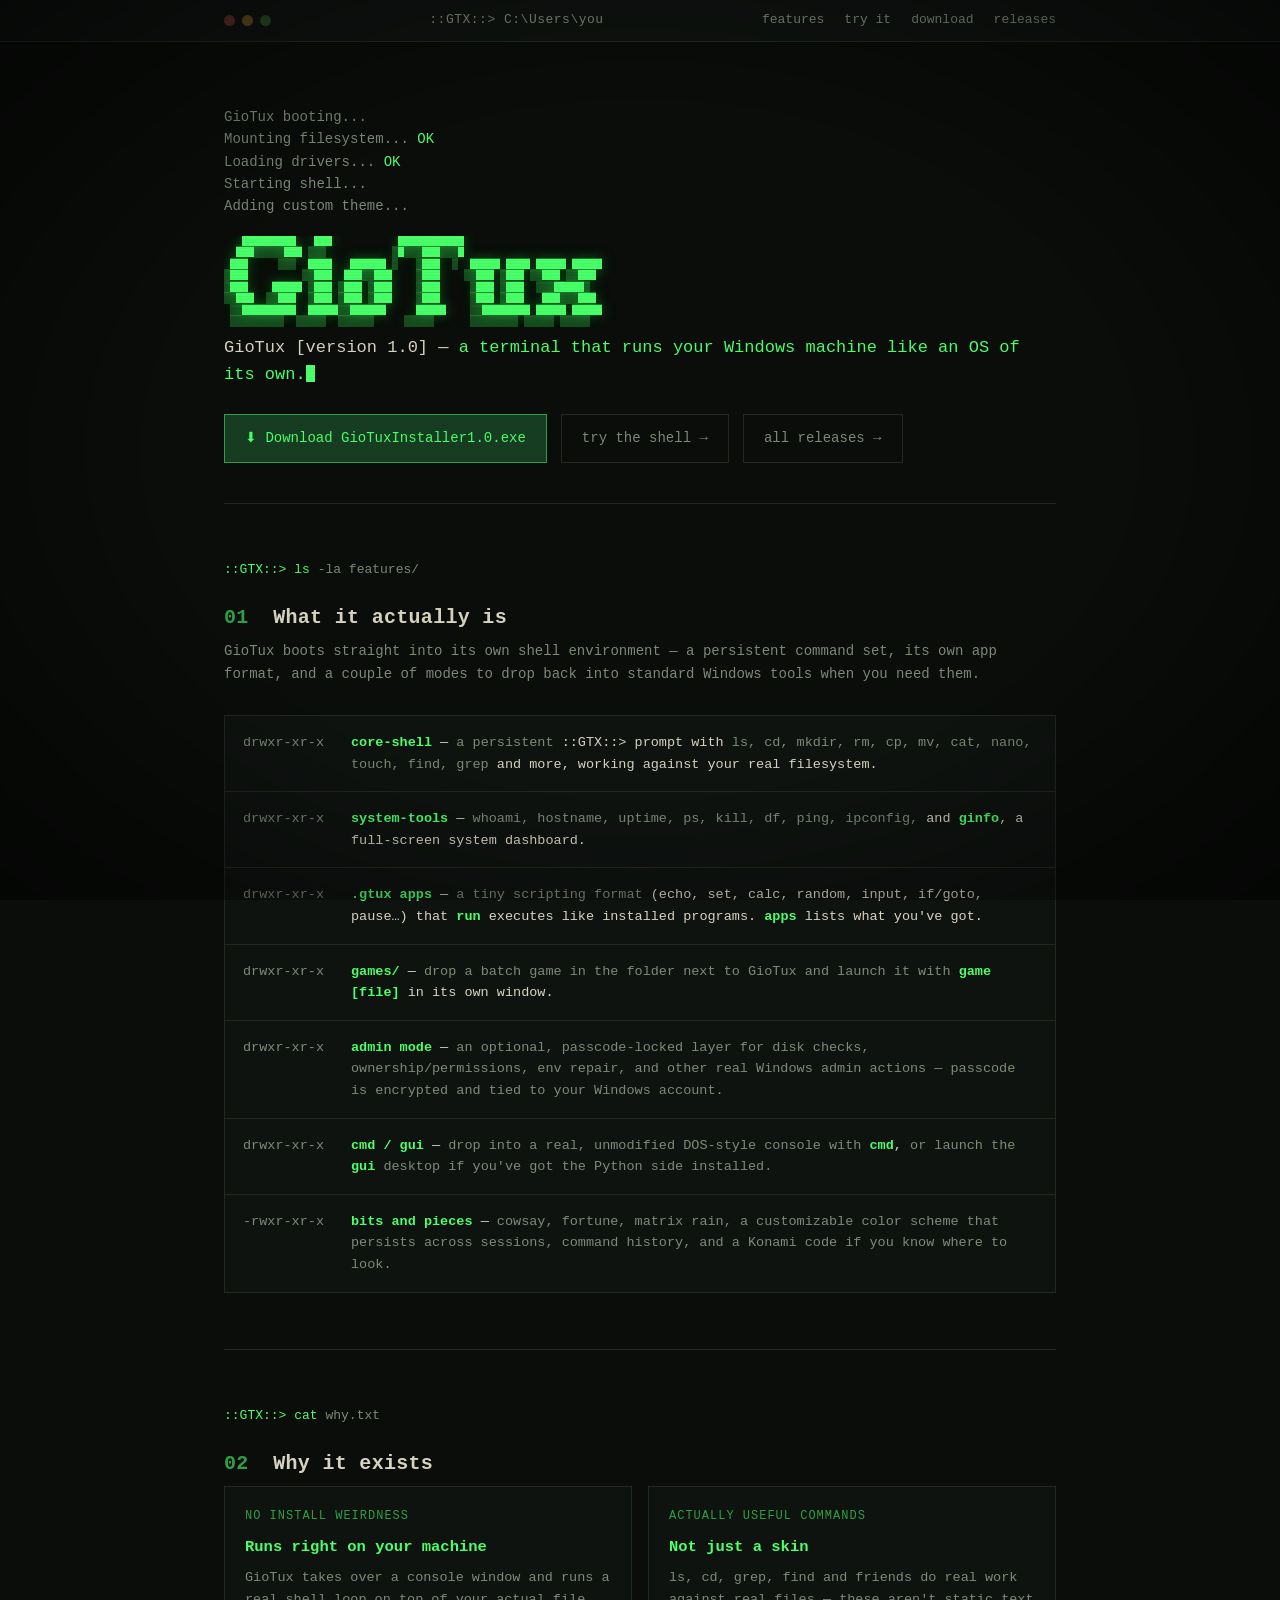
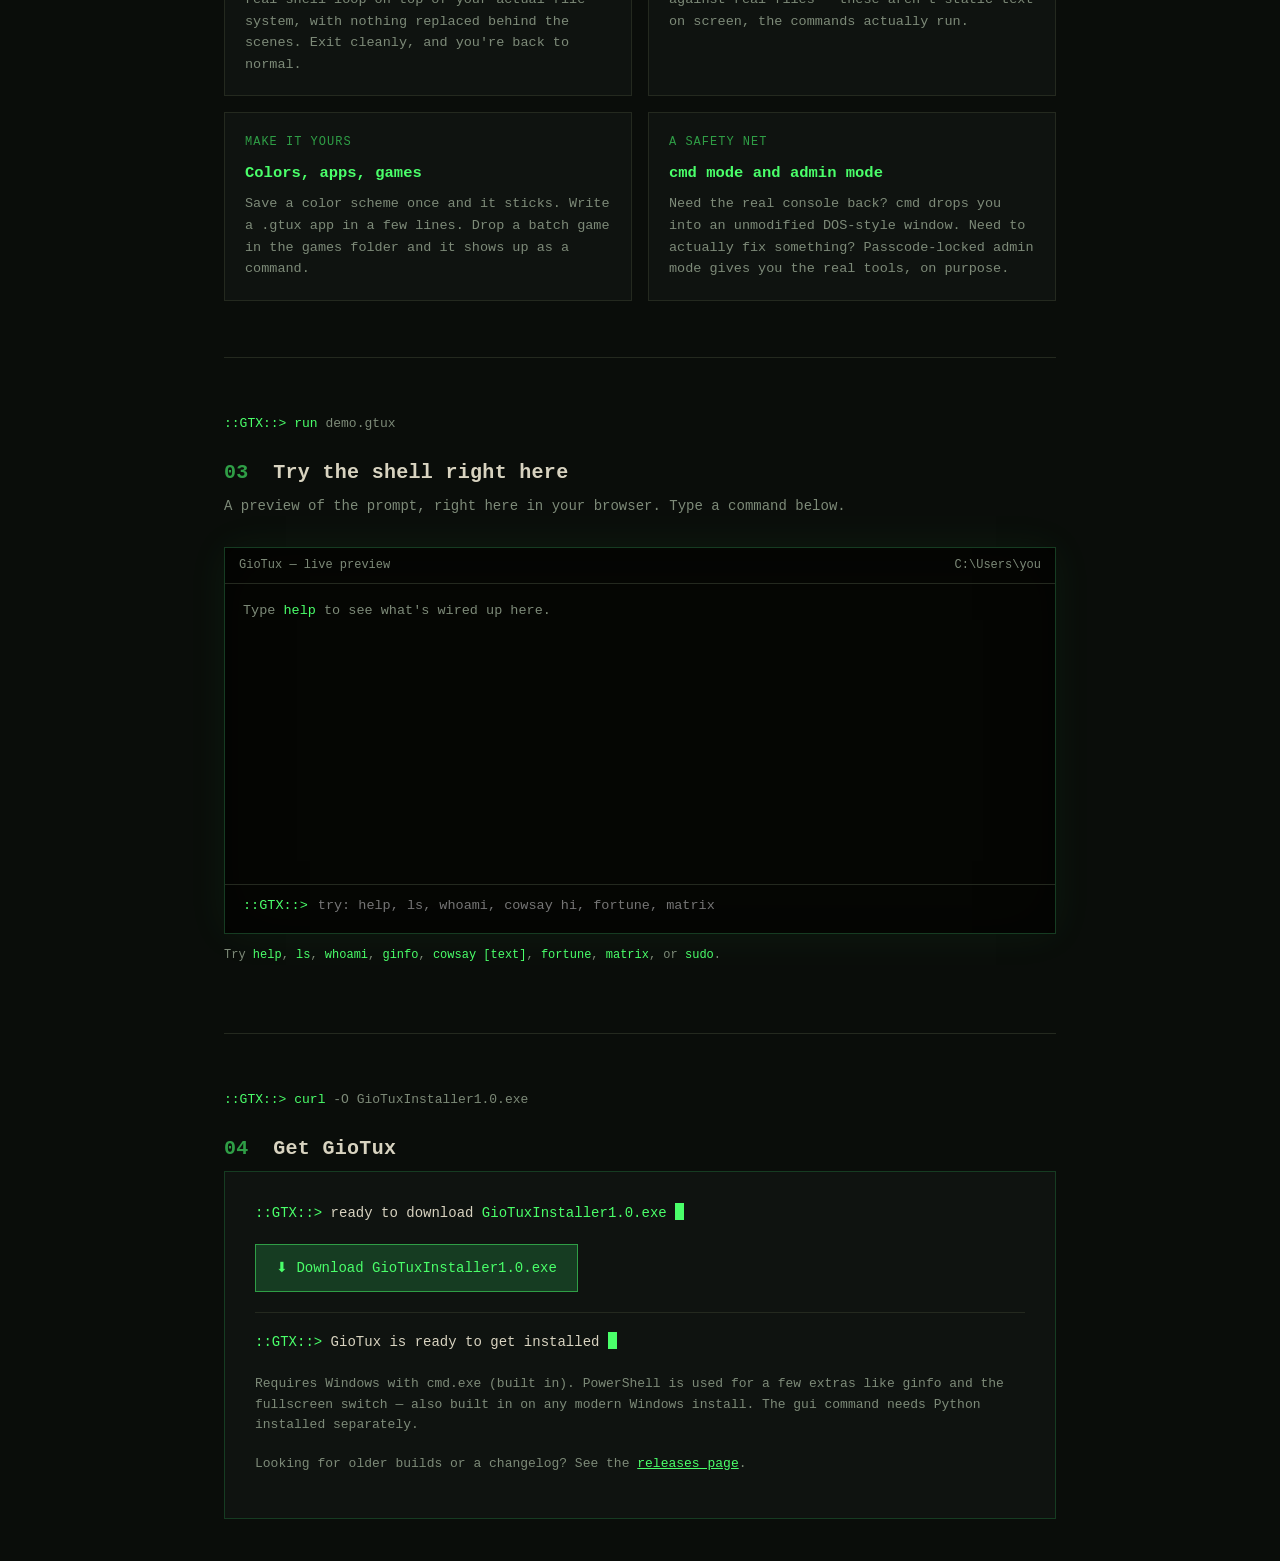
==== index.html @ 92903301 "whatisgoing o" ====
<!DOCTYPE html>
<html lang="en">
<head>
<meta charset="UTF-8">
<meta name="viewport" content="width=device-width, initial-scale=1.0">
<title>GioTux — a terminal-driven OS experience for Windows</title>
<style>
  :root{
    --bg: #0a0d0a;
    --bg-raised: #0f1310;
    --amber: #4aff6a;
    --amber-dim: #2f9e46;
    --amber-faint: #163c22;
    --green: #4aff6a;
    --text: #d8d3c0;
    --text-dim: #7d8a78;
    --line: #24291f;
    --danger: #ff5c4d;
    --mono: ui-monospace, "Cascadia Mono", "Cascadia Code", "SFMono-Regular", Consolas, "Liberation Mono", Menlo, monospace;
  }

  *{ box-sizing: border-box; }

  html{ scroll-behavior: smooth; }

  body{
    margin:0;
    background: var(--bg);
    color: var(--text);
    font-family: var(--mono);
    line-height: 1.6;
    overflow-x: hidden;
  }

  /* CRT scanline + vignette overlay */
  body::before{
    content:"";
    position: fixed; inset:0;
    pointer-events:none;
    z-index: 50;
    background: repeating-linear-gradient(
      to bottom,
      rgba(0,0,0,0) 0px,
      rgba(0,0,0,0) 2px,
      rgba(0,0,0,0.10) 3px
    );
    mix-blend-mode: multiply;
    opacity: 0.5;
  }
  body::after{
    content:"";
    position: fixed; inset:0;
    pointer-events:none;
    z-index: 49;
    background: radial-gradient(ellipse at center, rgba(0,0,0,0) 55%, rgba(0,0,0,0.55) 100%);
  }

  a{ color: var(--amber); }

  .wrap{
    max-width: 880px;
    margin: 0 auto;
    padding: 0 24px;
  }

  ::selection{ background: var(--amber); color: #04150a; }

  /* ---------- Top chrome bar ---------- */
  .chrome{
    border-bottom: 1px solid var(--line);
    background: var(--bg-raised);
    position: sticky;
    top:0;
    z-index: 40;
  }
  .chrome-inner{
    max-width: 880px;
    margin: 0 auto;
    padding: 10px 24px;
    display:flex;
    align-items:center;
    justify-content: space-between;
    font-size: 13px;
  }
  .chrome-dots{ display:flex; gap:7px; }
  .dot{ width:11px; height:11px; border-radius:50%; }
  .dot.r{ background:#5a2b26; }
  .dot.y{ background:#5a4a1e; }
  .dot.g{ background:#26491f; }
  .chrome-title{ color: var(--text-dim); letter-spacing: 0.5px; }
  .chrome-nav{ display:flex; gap:20px; }
  .chrome-nav a{ color: var(--text-dim); text-decoration:none; }
  .chrome-nav a:hover{ color: var(--amber); }
  .chrome-nav a.active{ color: var(--amber); }

  /* ---------- Hero / boot sequence ---------- */
  .hero{
    padding: 64px 0 40px;
    border-bottom: 1px solid var(--line);
  }
  #boot{
    white-space: pre-wrap;
    font-size: 14px;
    color: var(--text-dim);
    min-height: 210px;
  }
  #boot .ok{ color: var(--green); }
  .logo{
    font-size: 10px;
    line-height: 1.15;
    color: var(--amber);
    white-space: pre;
    margin: 18px 0 6px;
    text-shadow: 0 0 14px rgba(74,255,106,0.35);
    overflow-x: auto;
  }
  .tagline{
    font-size: 17px;
    color: var(--text);
    margin: 4px 0 26px;
  }
  .tagline .prompt{ color: var(--green); }
  .cursor{
    display:inline-block;
    width: 9px; height: 17px;
    background: var(--amber);
    vertical-align: -3px;
    animation: blink 1s step-start infinite;
  }
  @keyframes blink{ 50%{ opacity: 0; } }

  .hero-ctas{ display:flex; gap:14px; flex-wrap: wrap; }
  .btn{
    font-family: var(--mono);
    font-size: 14px;
    padding: 12px 20px;
    border: 1px solid var(--amber-dim);
    background: transparent;
    color: var(--amber);
    text-decoration:none;
    display:inline-flex;
    align-items:center;
    gap:10px;
    cursor:pointer;
    transition: background .15s ease, color .15s ease;
  }
  .btn:hover{ background: var(--amber); color:#04150a; }
  .btn.primary{ background: var(--amber-faint); }
  .btn.ghost{ border-color: var(--line); color: var(--text-dim); }
  .btn.ghost:hover{ background: var(--line); color: var(--text); }

  /* ---------- Section framing ---------- */
  section{ padding: 56px 0; border-bottom: 1px solid var(--line); }
  .cmdline{
    font-size: 13px;
    color: var(--text-dim);
    margin-bottom: 22px;
  }
  .cmdline .p{ color: var(--green); }
  .cmdline .a{ color: var(--amber); }
  h2{
    font-size: 20px;
    font-weight: 600;
    color: var(--text);
    margin: 0 0 6px;
    letter-spacing: 0.3px;
  }
  h2 .num{ color: var(--amber-dim); }
  .section-sub{ color: var(--text-dim); font-size: 14px; margin: 0 0 30px; }

  /* ---------- Feature listing (ls -la style) ---------- */
  .filelist{
    border: 1px solid var(--line);
    background: var(--bg-raised);
    font-size: 13.5px;
  }
  .frow{
    display:grid;
    grid-template-columns: 90px 1fr;
    gap: 18px;
    padding: 16px 18px;
    border-bottom: 1px solid var(--line);
    align-items: start;
  }
  .frow:last-child{ border-bottom:none; }
  .frow .perm{ color: var(--text-dim); }
  .frow .fname{ color: var(--green); font-weight:600; }
  .frow .fdesc{ color: var(--text); }
  .frow .fdesc .muted{ color: var(--text-dim); }

  /* ---------- Feature grid cards ---------- */
  .grid{
    display:grid;
    grid-template-columns: repeat(2, 1fr);
    gap: 16px;
  }
  @media (max-width: 620px){ .grid{ grid-template-columns: 1fr; } }
  .card{
    border: 1px solid var(--line);
    background: var(--bg-raised);
    padding: 20px;
  }
  .card .tag{ color: var(--amber-dim); font-size: 12px; letter-spacing: 1px; text-transform: uppercase; }
  .card h3{ margin: 8px 0 8px; font-size: 15.5px; color: var(--green); }
  .card p{ margin:0; font-size: 13.5px; color: var(--text-dim); }

  /* ---------- Interactive demo terminal ---------- */
  .term{
    border: 1px solid var(--amber-faint);
    background: #050603;
    box-shadow: 0 0 40px rgba(74,255,106,0.06), inset 0 0 60px rgba(0,0,0,0.5);
  }
  .term-bar{
    display:flex; align-items:center; justify-content: space-between;
    padding: 8px 14px;
    border-bottom: 1px solid var(--line);
    font-size: 12px;
    color: var(--text-dim);
  }
  .term-body{
    padding: 16px 18px;
    height: 300px;
    overflow-y: auto;
    font-size: 13.5px;
  }
  #term-output div{ white-space: pre-wrap; margin: 0 0 2px; }
  #term-output .echoline{ color: var(--text); }
  #term-output .echoline .p{ color: var(--green); }
  #term-output .out{ color: var(--text-dim); }
  #term-output .out.hi{ color: var(--amber); }
  .term-input-row{
    display:flex; align-items:center; gap:8px;
    padding: 10px 18px 16px;
    border-top: 1px solid var(--line);
  }
  .term-input-row .p{ color: var(--green); font-size: 13.5px; }
  #term-input{
    flex:1;
    background: transparent;
    border: none;
    outline: none;
    color: var(--text);
    font-family: var(--mono);
    font-size: 13.5px;
  }
  .hint{ font-size: 12px; color: var(--text-dim); margin-top: 12px; }
  .hint code{ color: var(--amber); }

  /* ---------- Download section ---------- */
  .dl-box{
    border: 1px solid var(--amber-faint);
    background: var(--bg-raised);
    padding: 30px;
  }
  .dl-terminal-line{
    font-size: 14px;
    margin-bottom: 20px;
    color: var(--text);
  }
  .dl-terminal-line .p{ color: var(--green); }
  .dl-terminal-line .a{ color: var(--amber); }
  .dl-meta{
    display:flex; gap: 26px; flex-wrap: wrap;
    font-size: 12.5px; color: var(--text-dim);
    margin-top: 18px;
    border-top: 1px solid var(--line);
    padding-top: 16px;
  }
  .dl-meta b{ color: var(--text); }
  .req{ font-size: 13px; color: var(--text-dim); margin-top: 18px; }

  footer{
    padding: 30px 0 60px;
    color: var(--text-dim);
    font-size: 12.5px;
  }
  footer .p{ color: var(--green); }

  @media (max-width: 620px){
    .logo{ font-size: 6.5px; }
    .frow{ grid-template-columns: 70px 1fr; }
  }
</style>
</head>
<body>

<div class="chrome">
  <div class="chrome-inner">
    <div class="chrome-dots"><span class="dot r"></span><span class="dot y"></span><span class="dot g"></span></div>
    <div class="chrome-title">::GTX::&gt; C:\Users\you</div>
    <div class="chrome-nav">
      <a href="#features">features</a>
      <a href="#try">try it</a>
      <a href="#download">download</a>
      <a href="releases.html">releases</a>
    </div>
  </div>
</div>

<div class="wrap">

  <section class="hero" style="border-bottom:1px solid var(--line);">
    <div id="boot"></div>
  </section>

  <section id="features">
    <div class="cmdline"><span class="p">::GTX::&gt;</span> <span class="a">ls</span> -la features/</div>
    <h2><span class="num">01</span> &nbsp;What it actually is</h2>
    <p class="section-sub">GioTux boots straight into its own shell environment — a persistent command set, its own app format, and a couple of modes to drop back into standard Windows tools when you need them.</p>
    <div class="filelist">
      <div class="frow"><span class="perm">drwxr-xr-x</span><span class="fdesc"><span class="fname">core-shell</span> — <span class="muted">a persistent</span> ::GTX::&gt; prompt with <span class="muted">ls, cd, mkdir, rm, cp, mv, cat, nano, touch, find, grep</span> and more, working against your real filesystem.</span></div>
      <div class="frow"><span class="perm">drwxr-xr-x</span><span class="fdesc"><span class="fname">system-tools</span> — <span class="muted">whoami, hostname, uptime, ps, kill, df, ping, ipconfig,</span> and <span class="fname">ginfo</span>, a full-screen system dashboard.</span></div>
      <div class="frow"><span class="perm">drwxr-xr-x</span><span class="fdesc"><span class="fname">.gtux apps</span> — <span class="muted">a tiny scripting format</span> (echo, set, calc, random, input, if/goto, pause…) that <span class="fname">run</span> executes like installed programs. <span class="fname">apps</span> lists what you've got.</span></div>
      <div class="frow"><span class="perm">drwxr-xr-x</span><span class="fdesc"><span class="fname">games/</span> — <span class="muted">drop a batch game in the folder next to GioTux and launch it with</span> <span class="fname">game [file]</span> in its own window.</span></div>
      <div class="frow"><span class="perm">drwxr-xr-x</span><span class="fdesc"><span class="fname">admin mode</span> — <span class="muted">an optional, passcode-locked layer for disk checks, ownership/permissions, env repair, and other real Windows admin actions — passcode is encrypted and tied to your Windows account.</span></div>
      <div class="frow"><span class="perm">drwxr-xr-x</span><span class="fdesc"><span class="fname">cmd / gui</span> — <span class="muted">drop into a real, unmodified DOS-style console with</span> <span class="fname">cmd</span>, <span class="muted">or launch the</span> <span class="fname">gui</span> <span class="muted">desktop if you've got the Python side installed.</span></div>
      <div class="frow"><span class="perm">-rwxr-xr-x</span><span class="fdesc"><span class="fname">bits and pieces</span> — <span class="muted">cowsay, fortune, matrix rain, a customizable color scheme that persists across sessions, command history, and a Konami code if you know where to look.</span></div>
    </div>
  </section>

  <section>
    <div class="cmdline"><span class="p">::GTX::&gt;</span> <span class="a">cat</span> why.txt</div>
    <h2><span class="num">02</span> &nbsp;Why it exists</h2>
    <div class="grid">
      <div class="card">
        <div class="tag">No install weirdness</div>
        <h3>Runs right on your machine</h3>
        <p>GioTux takes over a console window and runs a real shell loop on top of your actual file system, with nothing replaced behind the scenes. Exit cleanly, and you're back to normal.</p>
      </div>
      <div class="card">
        <div class="tag">Actually useful commands</div>
        <h3>Not just a skin</h3>
        <p>ls, cd, grep, find and friends do real work against real files — these aren't static text on screen, the commands actually run.</p>
      </div>
      <div class="card">
        <div class="tag">Make it yours</div>
        <h3>Colors, apps, games</h3>
        <p>Save a color scheme once and it sticks. Write a .gtux app in a few lines. Drop a batch game in the games folder and it shows up as a command.</p>
      </div>
      <div class="card">
        <div class="tag">A safety net</div>
        <h3>cmd mode and admin mode</h3>
        <p>Need the real console back? <code>cmd</code> drops you into an unmodified DOS-style window. Need to actually fix something? Passcode-locked admin mode gives you the real tools, on purpose.</p>
      </div>
    </div>
  </section>

  <section id="try">
    <div class="cmdline"><span class="p">::GTX::&gt;</span> <span class="a">run</span> demo.gtux</div>
    <h2><span class="num">03</span> &nbsp;Try the shell right here</h2>
    <p class="section-sub">A preview of the prompt, right here in your browser. Type a command below.</p>
    <div class="term">
      <div class="term-bar">
        <span>GioTux — live preview</span>
        <span id="term-cwd">C:\Users\you</span>
      </div>
      <div class="term-body" id="term-body">
        <div id="term-output"></div>
      </div>
      <div class="term-input-row">
        <span class="p">::GTX::&gt;</span>
        <input id="term-input" type="text" autocomplete="off" spellcheck="false" placeholder="try: help, ls, whoami, cowsay hi, fortune, matrix" />
      </div>
    </div>
    <p class="hint">Try <code>help</code>, <code>ls</code>, <code>whoami</code>, <code>ginfo</code>, <code>cowsay [text]</code>, <code>fortune</code>, <code>matrix</code>, or <code>sudo</code>.</p>
  </section>

  <section id="download">
    <div class="cmdline"><span class="p">::GTX::&gt;</span> <span class="a">curl</span> -O GioTuxInstaller1.0.exe</div>
    <h2><span class="num">04</span> &nbsp;Get GioTux</h2>
    <div class="dl-box">
      <div class="dl-terminal-line">
        <span class="p">::GTX::&gt;</span> ready to download <span class="a">GioTuxInstaller1.0.exe</span> <span class="cursor"></span>
      </div>
      <a class="btn primary" href="https://github.com/guestorehatever/giotux/releases/download/New-Releases/GioTuxInstaller1.0.exe" download>
        ⬇ Download GioTuxInstaller1.0.exe
      </a>
      <div class="dl-terminal-line" style="margin-top:20px; border-top:1px solid var(--line); padding-top:18px;">
        <span class="p">::GTX::&gt;</span> GioTux is ready to get installed <span class="cursor"></span>
      </div>
      <p class="req">Requires Windows with cmd.exe (built in). PowerShell is used for a few extras like ginfo and the fullscreen switch — also built in on any modern Windows install. The gui command needs Python installed separately.</p>
      <p class="req">Looking for older builds or a changelog? See the <a href="releases.html">releases page</a>.</p>
    </div>
  </section>

  <footer>
    <span class="p">::GTX::&gt;</span> shutdown<br>
    Logging out of GioTux... session ended. Come back any time.
  </footer>

</div>

<script>
// ---------------- Boot sequence ----------------
const bootLines = [
  { text: "GioTux booting...", delay: 400 },
  { text: "Mounting filesystem... OK", ok: true, delay: 350 },
  { text: "Loading drivers... OK", ok: true, delay: 350 },
  { text: "Starting shell...", delay: 350 },
  { text: "Adding custom theme...", delay: 350 },
];

const logoArt = `   █████████   ███           ███████████
  ███▒▒▒▒▒███ ▒▒▒           ▒█▒▒▒███▒▒▒█
 ███     ▒▒▒  ████   ██████ ▒   ▒███  ▒  █████ ████ █████ █████
▒███         ▒▒███  ███▒▒███    ▒███    ▒▒███ ▒███ ▒▒███ ▒▒███
▒███    █████ ▒███ ▒███ ▒███    ▒███     ▒███ ▒███  ▒▒▒█████▒
▒▒███  ▒▒███  ▒███ ▒███ ▒███    ▒███     ▒███ ▒███   ███▒▒▒███
 ▒▒█████████  █████▒▒██████     █████    ▒▒████████ █████ █████
 ▒▒▒▒▒▒▒▒▒  ▒▒▒▒▒  ▒▒▒▒▒▒     ▒▒▒▒▒      ▒▒▒▒▒▒▒▒ ▒▒▒▒▒ ▒▒▒▒▒`;

const bootEl = document.getElementById('boot');

function typeBoot(i) {
  if (i >= bootLines.length) {
    const logo = document.createElement('div');
    logo.className = 'logo';
    logo.textContent = logoArt;
    bootEl.appendChild(logo);

    const tag = document.createElement('div');
    tag.className = 'tagline';
    tag.innerHTML = 'GioTux [version 1.0] — <span class="prompt">a terminal that runs your Windows machine like an OS of its own.</span><span class="cursor"></span>';
    bootEl.appendChild(tag);

    const ctas = document.createElement('div');
    ctas.className = 'hero-ctas';
    ctas.innerHTML = `
      <a class="btn primary" href="https://github.com/guestorehatever/giotux/releases/download/New-Releases/GioTuxInstaller1.0.exe" download>⬇ Download GioTuxInstaller1.0.exe</a>
      <a class="btn ghost" href="#try">try the shell →</a>
      <a class="btn ghost" href="releases.html">all releases →</a>
    `;
    bootEl.appendChild(ctas);
    return;
  }
  const line = bootLines[i];
  const div = document.createElement('div');
  div.textContent = line.text;
  if (line.ok) {
    const idx = line.text.lastIndexOf('OK');
    div.innerHTML = line.text.slice(0, idx) + '<span class="ok">OK</span>';
  }
  bootEl.appendChild(div);
  setTimeout(() => typeBoot(i + 1), line.delay);
}
typeBoot(0);

// ---------------- Demo terminal ----------------
const out = document.getElementById('term-output');
const input = document.getElementById('term-input');
const body = document.getElementById('term-body');
const cwdEl = document.getElementById('term-cwd');

const fortunes = [
  "A clean prompt is a clean mind.",
  "There are only two hard problems in computer science: naming things, off-by-one errors, and cache invalidation.",
  "Somewhere, a semicolon is missing.",
  "gio: the terminal has been GioTux'd.",
  "You will encounter a bug today. It was always going to be a semicolon.",
];

function printLine(html, cls) {
  const div = document.createElement('div');
  div.className = cls || 'out';
  div.innerHTML = html;
  out.appendChild(div);
  body.scrollTop = body.scrollHeight;
}

function cowsay(text) {
  const t = text && text.length ? text : "moo";
  const border = '-'.repeat(t.length + 2);
  return ` ${border}\n< ${t} >\n ${border}\n        \\   ^__^\n         \\  (oo)\\_______\n            (__)\\       )\\/\\\n                ||----w |\n                ||     ||`;
}

const responses = {
  help: () => `Available commands:
  ls / list        list files in current directory
  pwd               show current directory
  whoami            show current user
  hostname          show computer name
  ginfo             full-screen system info
  cowsay [text]     a cow says your text
  fortune           random GioTux fortune cookie
  matrix            matrix rain in the terminal
  sudo              try it and see
  clear / cls       clear the screen
  exit              log out`,
  ls: () => `Documents/   Downloads/   Desktop/\ngiotux_notes.txt   .giotux_colors.cfg`,
  list: () => responses.ls(),
  pwd: () => cwdEl.textContent,
  whoami: () => "you",
  hostname: () => "YOUR-PC",
  ginfo: () => `GioTux System Info\n------------------\nOS: GioTux over Windows\nUptime: it's been a while\nShell: ::GTX::>\nStatus: theoretically fine`,
  fortune: () => fortunes[Math.floor(Math.random() * fortunes.length)],
  matrix: () => Array.from({length: 5}, () => Array.from({length: 40}, () => Math.round(Math.random())).join('')).join('\n'),
  sudo: () => "gio: sudo what? you have no power here.",
  clear: () => "__CLEAR__",
  cls: () => "__CLEAR__",
  exit: () => "Logging out of GioTux...",
};

function handleCommand(raw) {
  const trimmed = raw.trim();
  if (!trimmed) return;
  printLine(`<span class="p">::GTX::&gt;</span> ${escapeHtml(trimmed)}`, 'echoline');

  const [cmdRaw, ...rest] = trimmed.split(' ');
  const cmd = cmdRaw.toLowerCase();
  const args = rest.join(' ');

  if (cmd === 'cowsay') {
    printLine(escapeHtml(cowsay(args)), 'out hi');
    return;
  }
  if (responses[cmd]) {
    const result = responses[cmd]();
    if (result === '__CLEAR__') {
      out.innerHTML = '';
      return;
    }
    printLine(escapeHtml(result), cmd === 'fortune' || cmd === 'matrix' ? 'out hi' : 'out');
    return;
  }
  printLine(`gio: command not found: ${escapeHtml(cmd)}`, 'out');
}

function escapeHtml(s) {
  return s.replace(/&/g, '&amp;').replace(/</g, '&lt;').replace(/>/g, '&gt;');
}

printLine('Type <span style="color:var(--amber)">help</span> to see what\'s wired up here.', 'out');

input.addEventListener('keydown', (e) => {
  if (e.key === 'Enter') {
    handleCommand(input.value);
    input.value = '';
  }
});

document.querySelector('.term').addEventListener('click', () => input.focus());
</script>

</body>
</html>
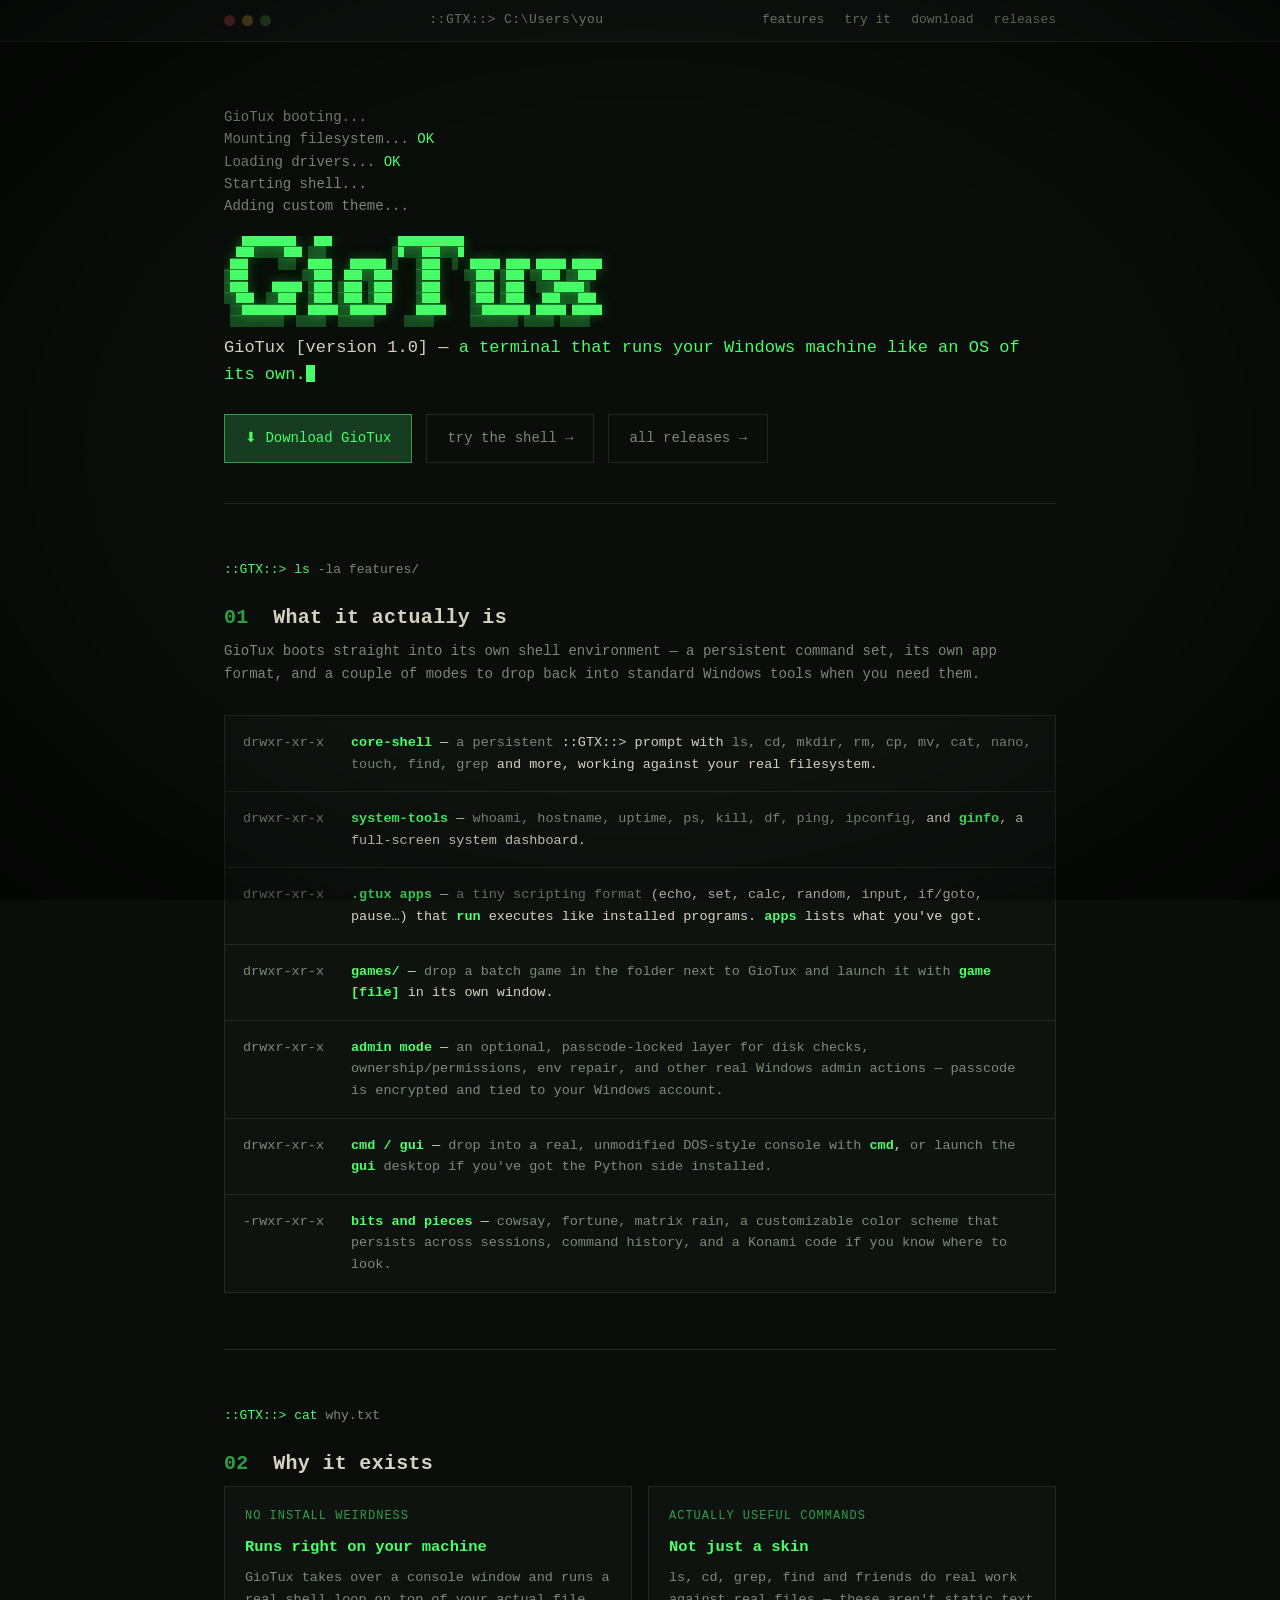
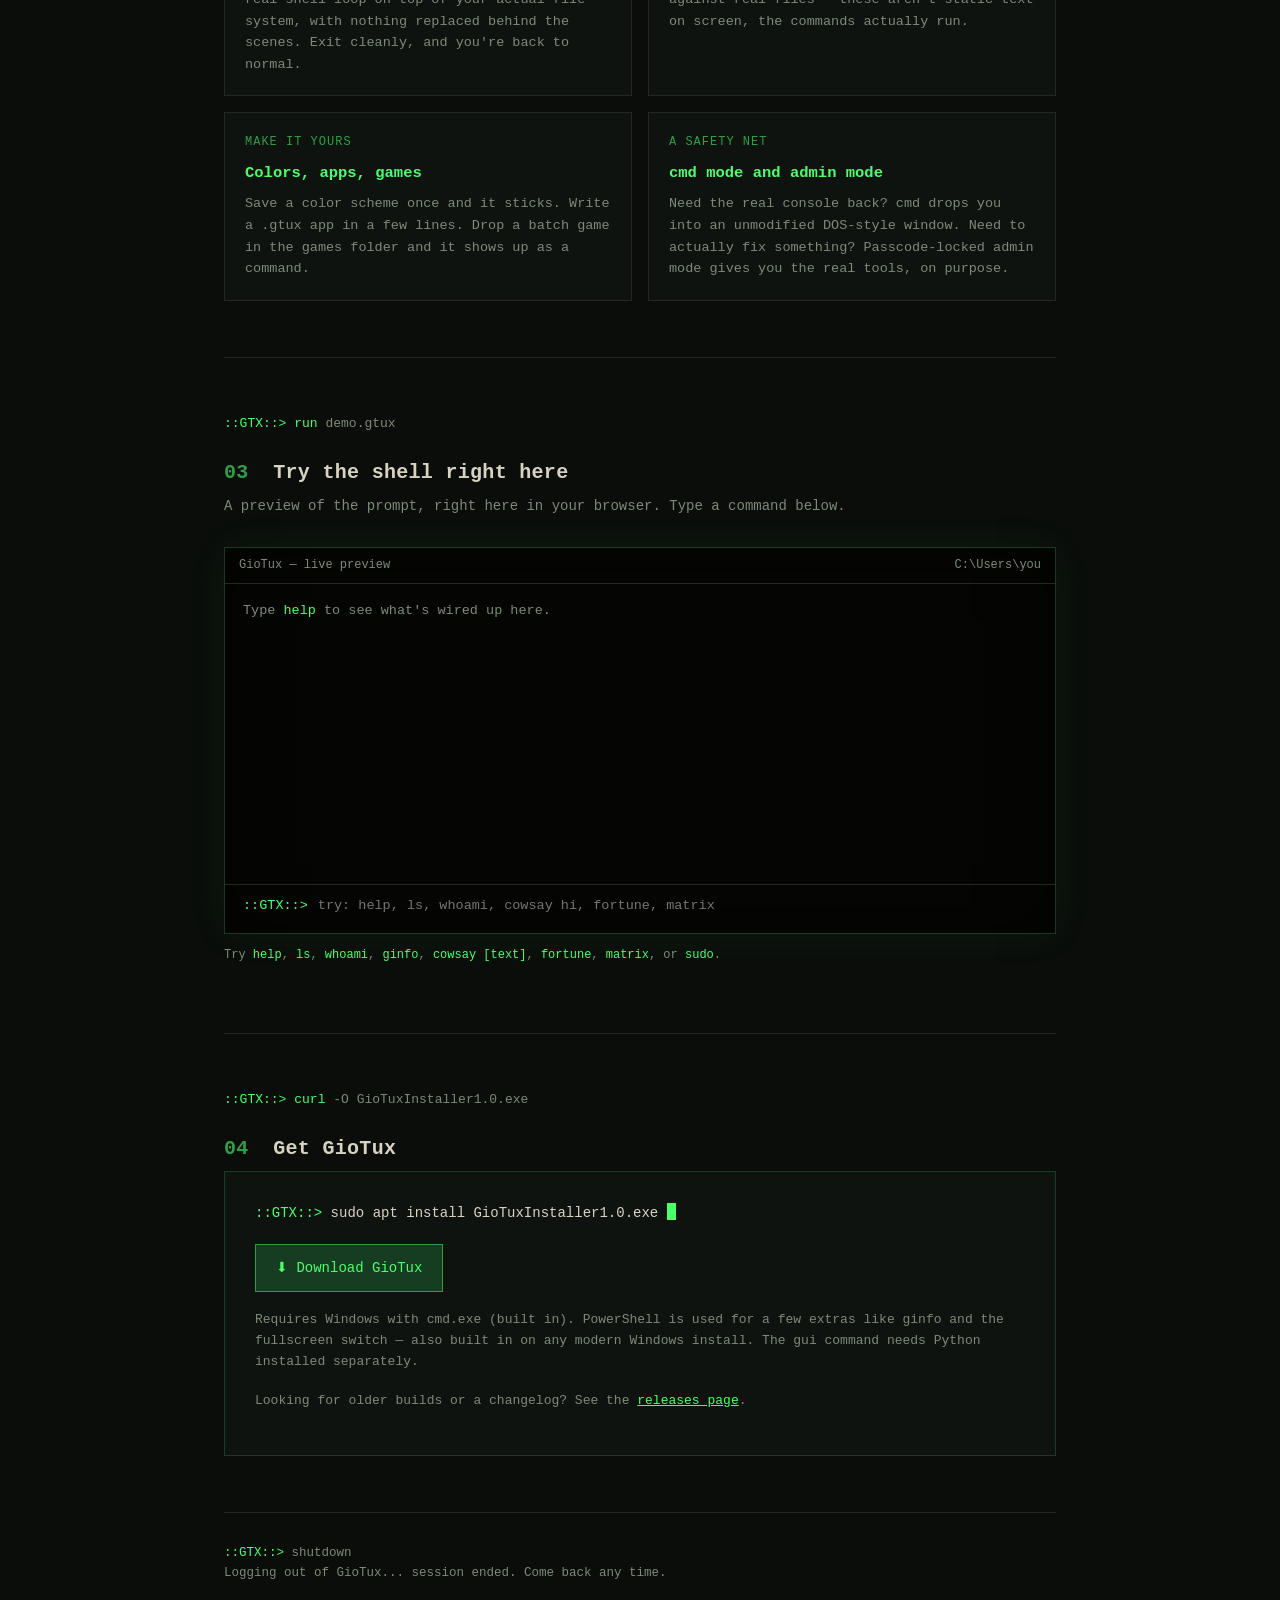
==== commit 5d03e592: "what" ====
--- a/index.html
+++ b/index.html
@@ -370,14 +370,11 @@
     <h2><span class="num">04</span> &nbsp;Get GioTux</h2>
     <div class="dl-box">
       <div class="dl-terminal-line">
-        <span class="p">::GTX::&gt;</span> ready to download <span class="a">GioTuxInstaller1.0.exe</span> <span class="cursor"></span>
+        <span class="p">::GTX::&gt;</span> sudo apt install GioTuxInstaller1.0.exe <span class="cursor"></span>
       </div>
       <a class="btn primary" href="https://github.com/guestorehatever/giotux/releases/download/New-Releases/GioTuxInstaller1.0.exe" download>
-        ⬇ Download GioTuxInstaller1.0.exe
+        ⬇ Download GioTux
       </a>
-      <div class="dl-terminal-line" style="margin-top:20px; border-top:1px solid var(--line); padding-top:18px;">
-        <span class="p">::GTX::&gt;</span> GioTux is ready to get installed <span class="cursor"></span>
-      </div>
       <p class="req">Requires Windows with cmd.exe (built in). PowerShell is used for a few extras like ginfo and the fullscreen switch — also built in on any modern Windows install. The gui command needs Python installed separately.</p>
       <p class="req">Looking for older builds or a changelog? See the <a href="releases.html">releases page</a>.</p>
     </div>
@@ -426,7 +423,7 @@
     const ctas = document.createElement('div');
     ctas.className = 'hero-ctas';
     ctas.innerHTML = `
-      <a class="btn primary" href="https://github.com/guestorehatever/giotux/releases/download/New-Releases/GioTuxInstaller1.0.exe" download>⬇ Download GioTuxInstaller1.0.exe</a>
+      <a class="btn primary" href="https://github.com/guestorehatever/giotux/releases/download/New-Releases/GioTuxInstaller1.0.exe" download>⬇ Download GioTux</a>
       <a class="btn ghost" href="#try">try the shell →</a>
       <a class="btn ghost" href="releases.html">all releases →</a>
     `;
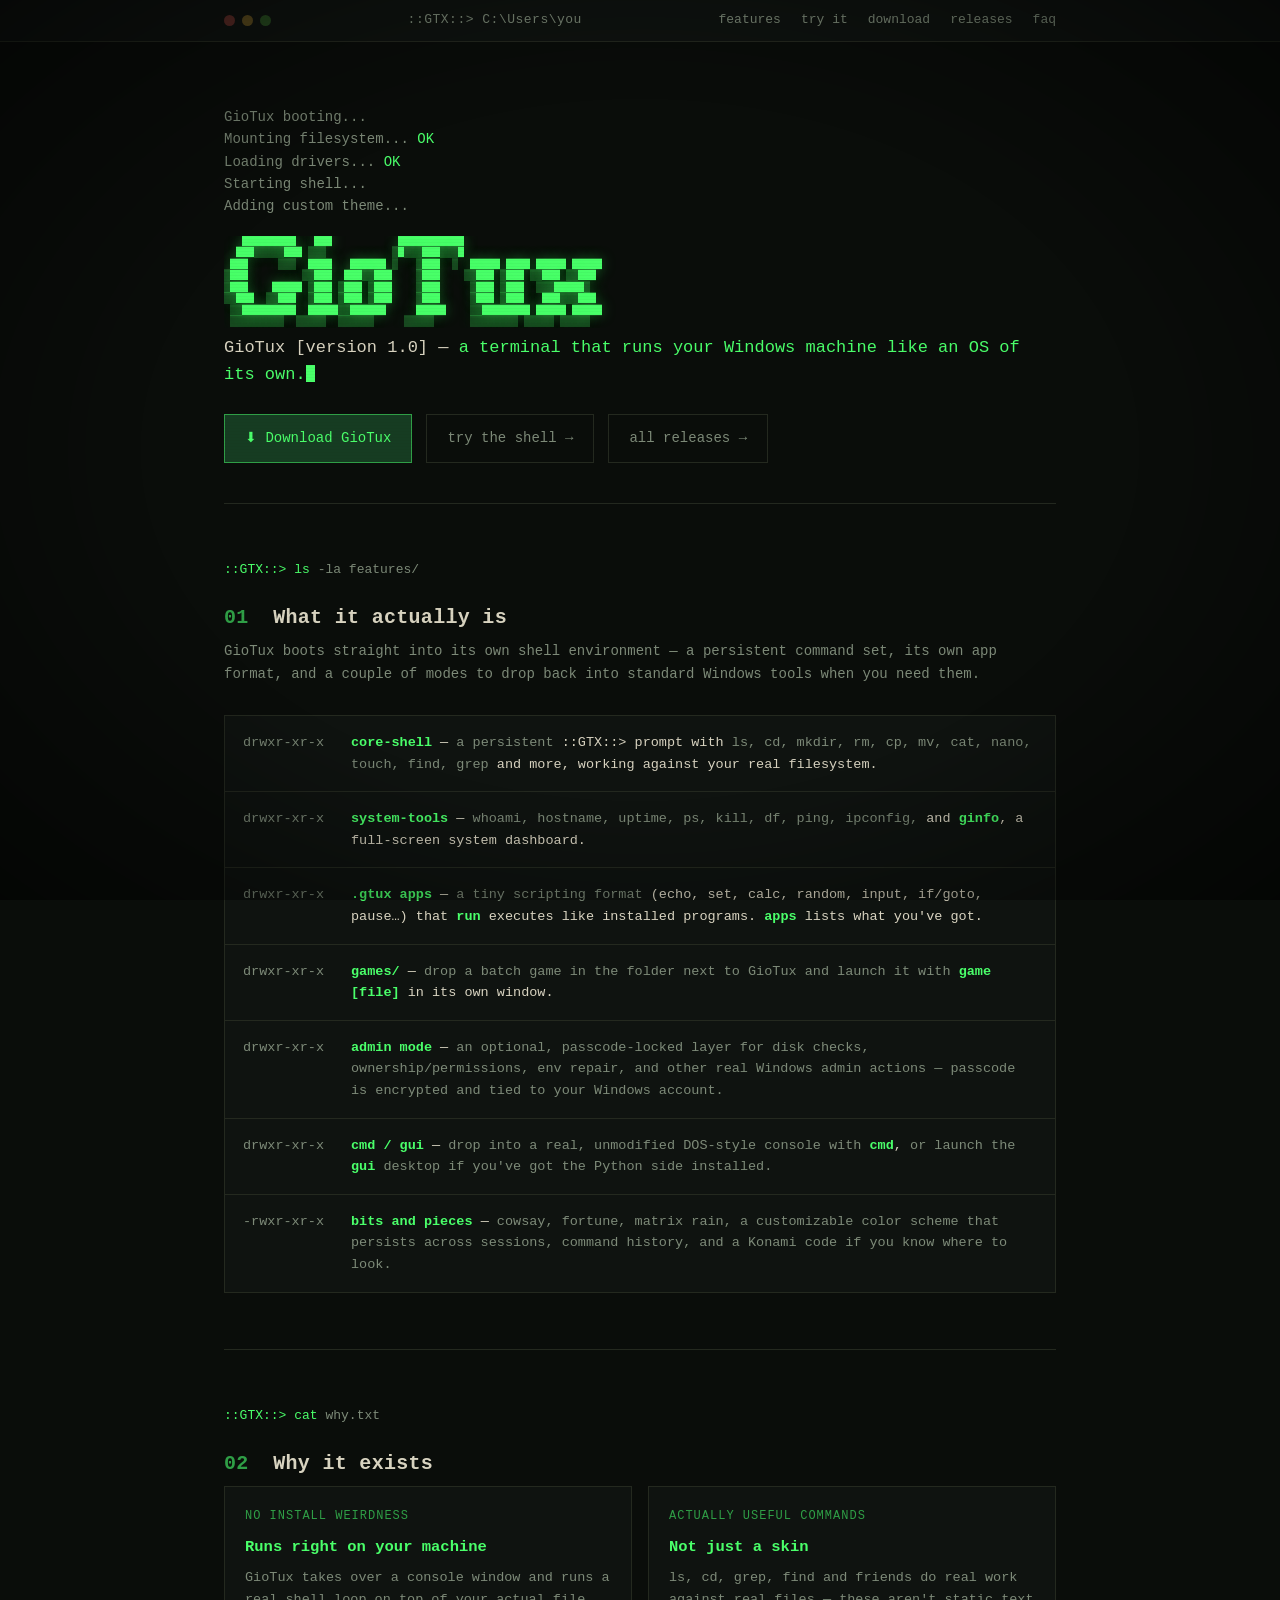
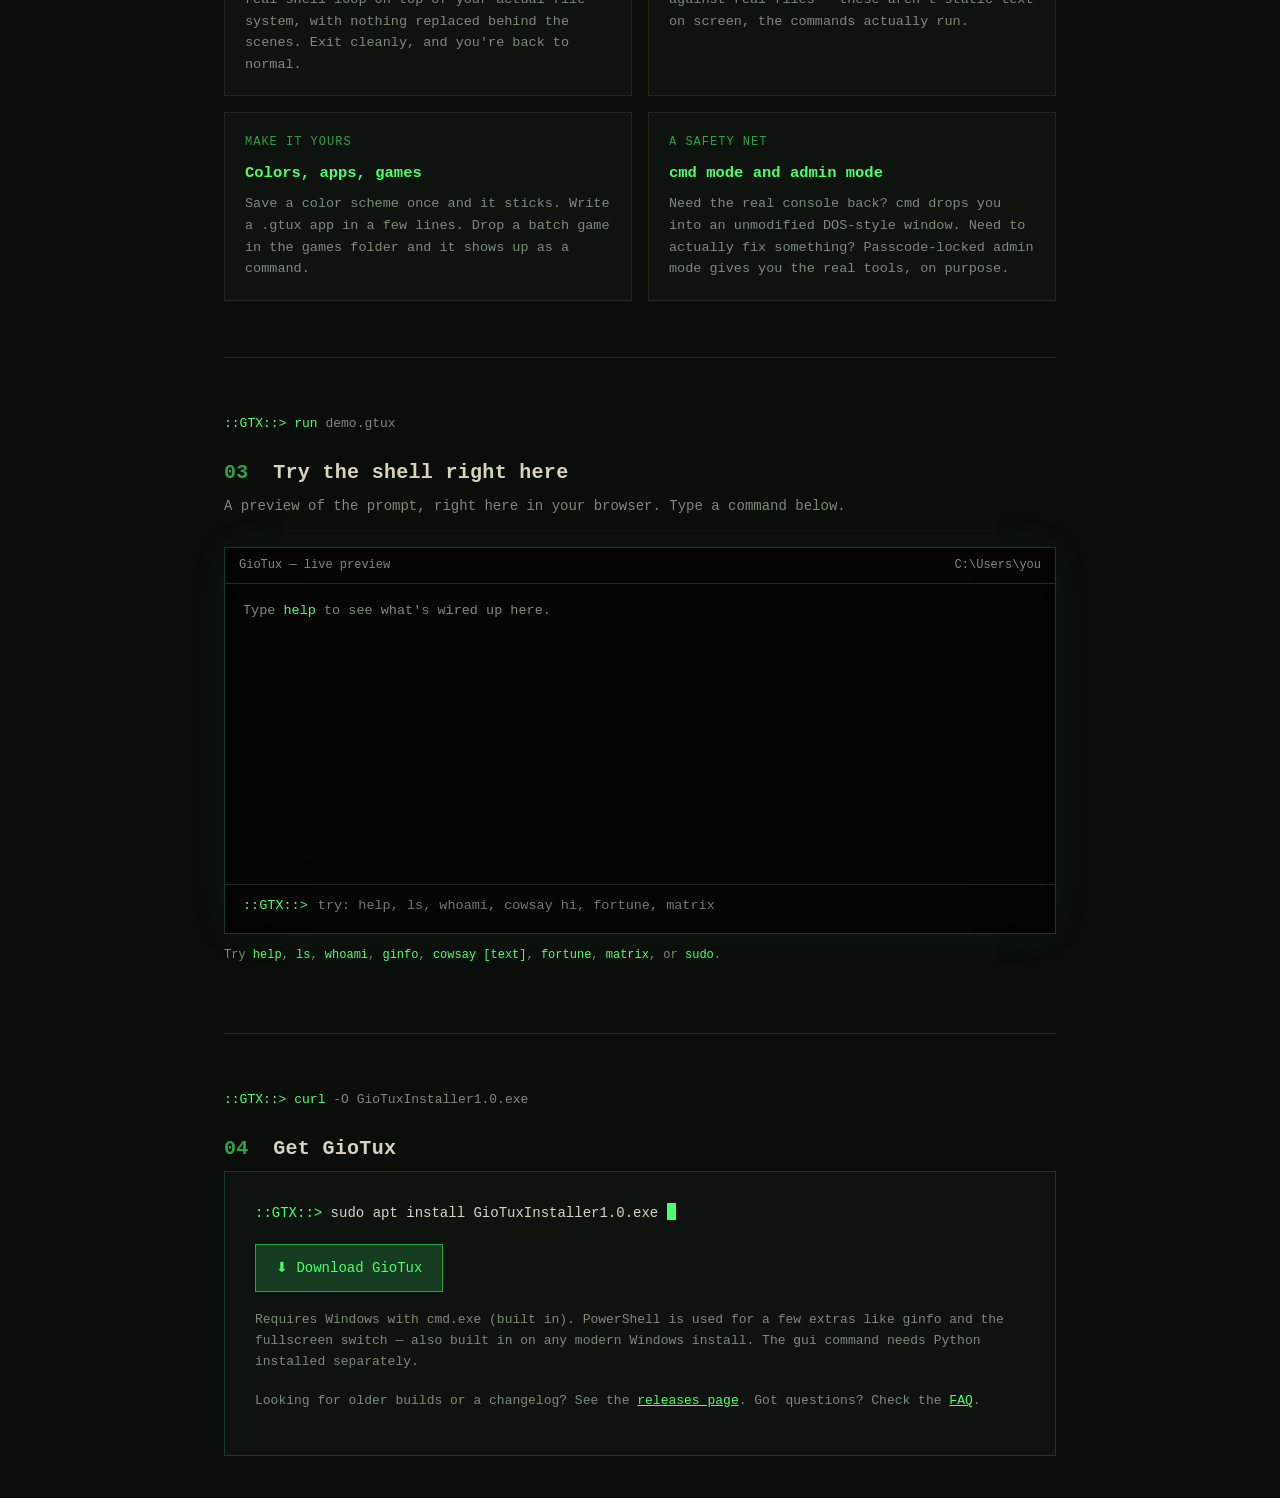
==== commit be6d0a7f: "what" ====
--- a/index.html
+++ b/index.html
@@ -280,9 +280,65 @@
     .logo{ font-size: 6.5px; }
     .frow{ grid-template-columns: 70px 1fr; }
   }
+
+  /* Mobile/tablet warning overlay */
+  #mobile-warning{
+    position: fixed;
+    inset: 0;
+    z-index: 200;
+    background: rgba(4,6,4,.92);
+    backdrop-filter: blur(3px);
+    display: flex;
+    align-items: center;
+    justify-content: center;
+    padding: 24px;
+  }
+  #mobile-warning[hidden]{ display: none; }
+  #mobile-warning .mw-box{
+    width: 100%;
+    max-width: 400px;
+    background: var(--bg-raised);
+    border: 1px solid var(--danger);
+    border-radius: 6px;
+    padding: 24px 22px;
+    box-shadow: 0 0 40px rgba(255,92,77,.15);
+  }
+  #mobile-warning .mw-title{
+    color: var(--danger);
+    font-size: 13px;
+    letter-spacing: .04em;
+    text-transform: uppercase;
+    margin: 0 0 10px;
+  }
+  #mobile-warning .mw-msg{
+    color: var(--text);
+    font-size: 14.5px;
+    line-height: 1.55;
+    margin: 0 0 20px;
+  }
+  #mobile-warning .mw-msg .p{ color: var(--green); }
+  #mobile-warning .btn.mw-continue{
+    width: 100%;
+    justify-content: center;
+    display: inline-flex;
+    border-color: var(--danger);
+    color: var(--danger);
+  }
+  #mobile-warning .btn.mw-continue:hover{
+    background: var(--danger);
+    color: #04150a;
+  }
 </style>
 </head>
 <body>
+
+<div id="mobile-warning" hidden>
+  <div class="mw-box">
+    <p class="mw-title">⚠ warning</p>
+    <p class="mw-msg"><span class="p">::GTX::&gt;</span> This website is not really made for phones/tablets.</p>
+    <button type="button" class="btn mw-continue" id="mw-continue-btn">Continue anyway</button>
+  </div>
+</div>
 
 <div class="chrome">
   <div class="chrome-inner">
@@ -293,6 +349,7 @@
       <a href="#try">try it</a>
       <a href="#download">download</a>
       <a href="releases.html">releases</a>
+      <a href="faq.html">faq</a>
     </div>
   </div>
 </div>
@@ -376,7 +433,7 @@
         ⬇ Download GioTux
       </a>
       <p class="req">Requires Windows with cmd.exe (built in). PowerShell is used for a few extras like ginfo and the fullscreen switch — also built in on any modern Windows install. The gui command needs Python installed separately.</p>
-      <p class="req">Looking for older builds or a changelog? See the <a href="releases.html">releases page</a>.</p>
+      <p class="req">Looking for older builds or a changelog? See the <a href="releases.html">releases page</a>. Got questions? Check the <a href="faq.html">FAQ</a>.</p>
     </div>
   </section>
 
@@ -388,6 +445,25 @@
 </div>
 
 <script>
+// ---------------- Mobile/tablet warning ----------------
+(function mobileWarning(){
+  const overlay = document.getElementById('mobile-warning');
+  const btn = document.getElementById('mw-continue-btn');
+  if (!overlay || !btn) return;
+
+  const isPhoneWidth = window.matchMedia('(max-width: 600px)').matches;
+
+  if (isPhoneWidth){
+    overlay.hidden = false;
+    document.body.style.overflow = 'hidden';
+  }
+
+  btn.addEventListener('click', () => {
+    overlay.hidden = true;
+    document.body.style.overflow = '';
+  });
+})();
+
 // ---------------- Boot sequence ----------------
 const bootLines = [
   { text: "GioTux booting...", delay: 400 },
@@ -481,6 +557,7 @@
   fortune           random GioTux fortune cookie
   matrix            matrix rain in the terminal
   sudo              try it and see
+  faq               open the FAQ page
   clear / cls       clear the screen
   exit              log out`,
   ls: () => `Documents/   Downloads/   Desktop/\ngiotux_notes.txt   .giotux_colors.cfg`,
@@ -492,6 +569,7 @@
   fortune: () => fortunes[Math.floor(Math.random() * fortunes.length)],
   matrix: () => Array.from({length: 5}, () => Array.from({length: 40}, () => Math.round(Math.random())).join('')).join('\n'),
   sudo: () => "gio: sudo what? you have no power here.",
+  faq: () => { window.location.href = 'faq.html'; return 'Opening the FAQ page...'; },
   clear: () => "__CLEAR__",
   cls: () => "__CLEAR__",
   exit: () => "Logging out of GioTux...",
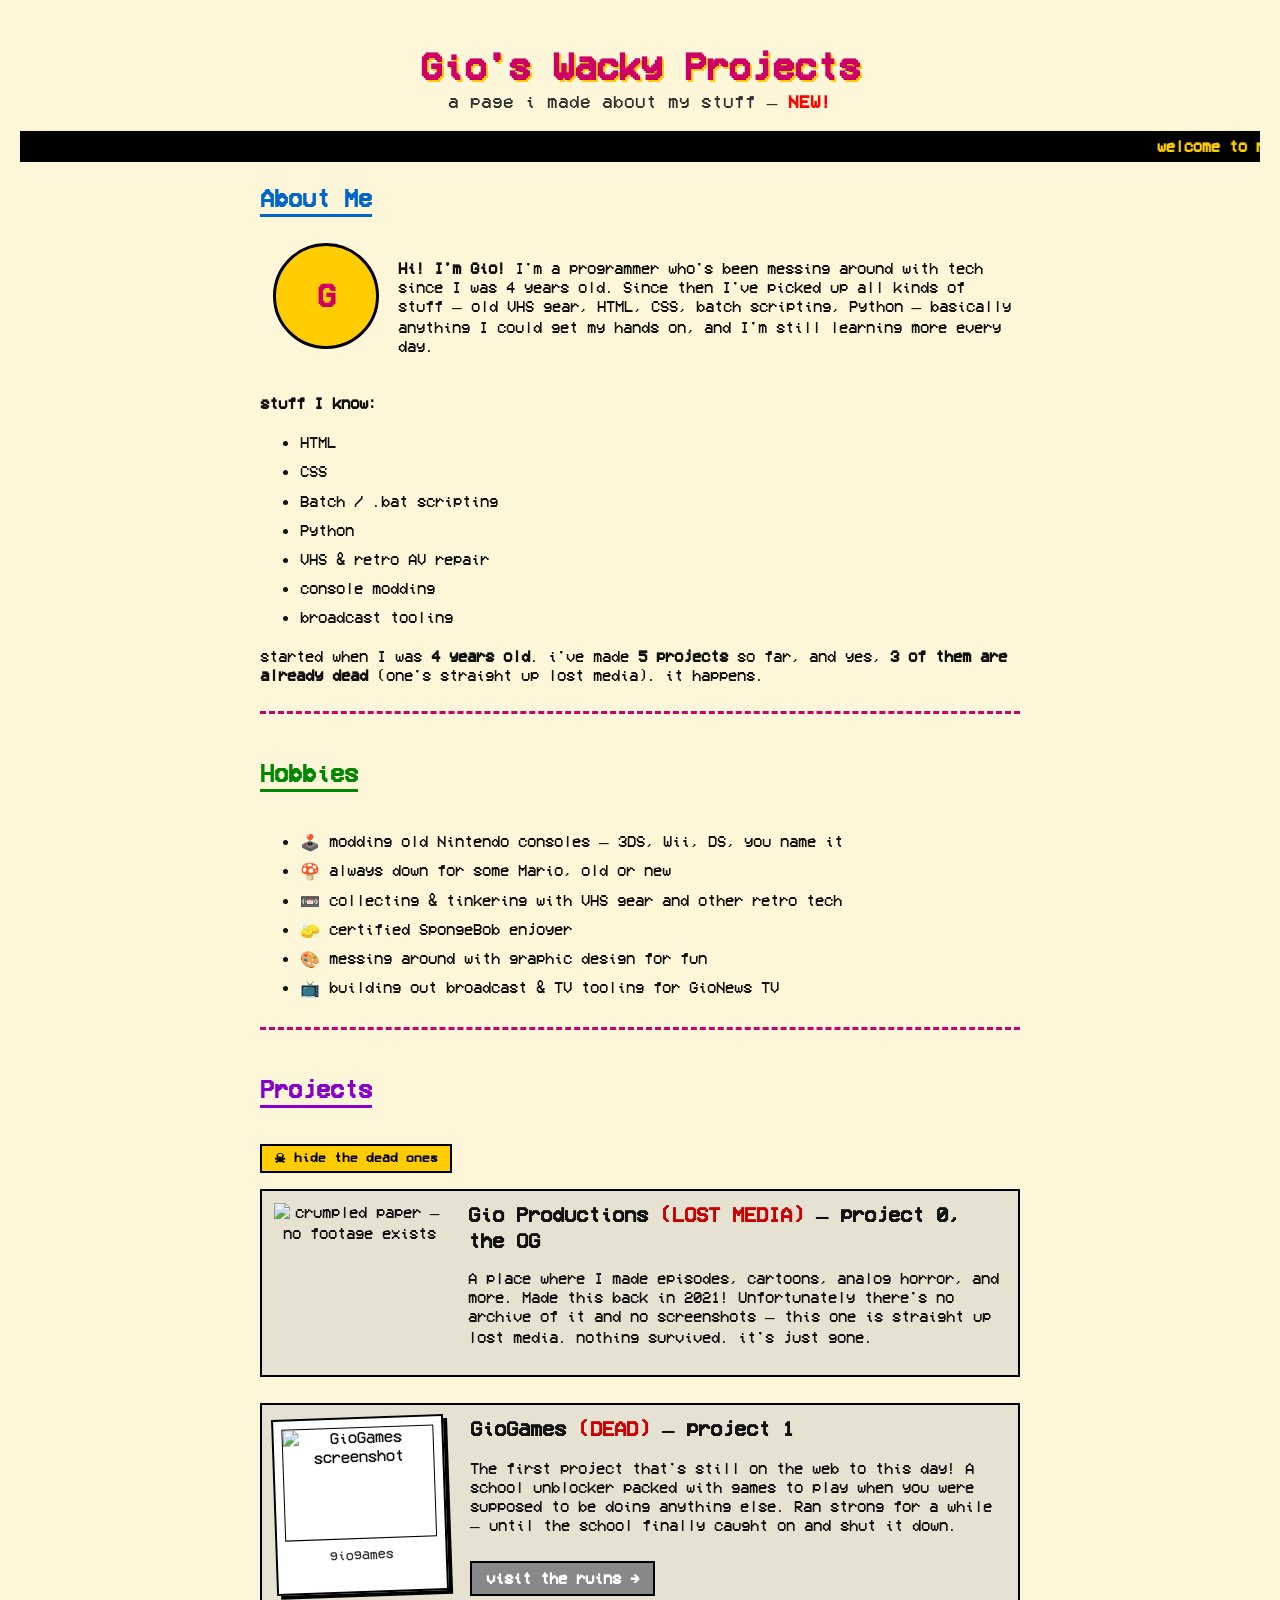
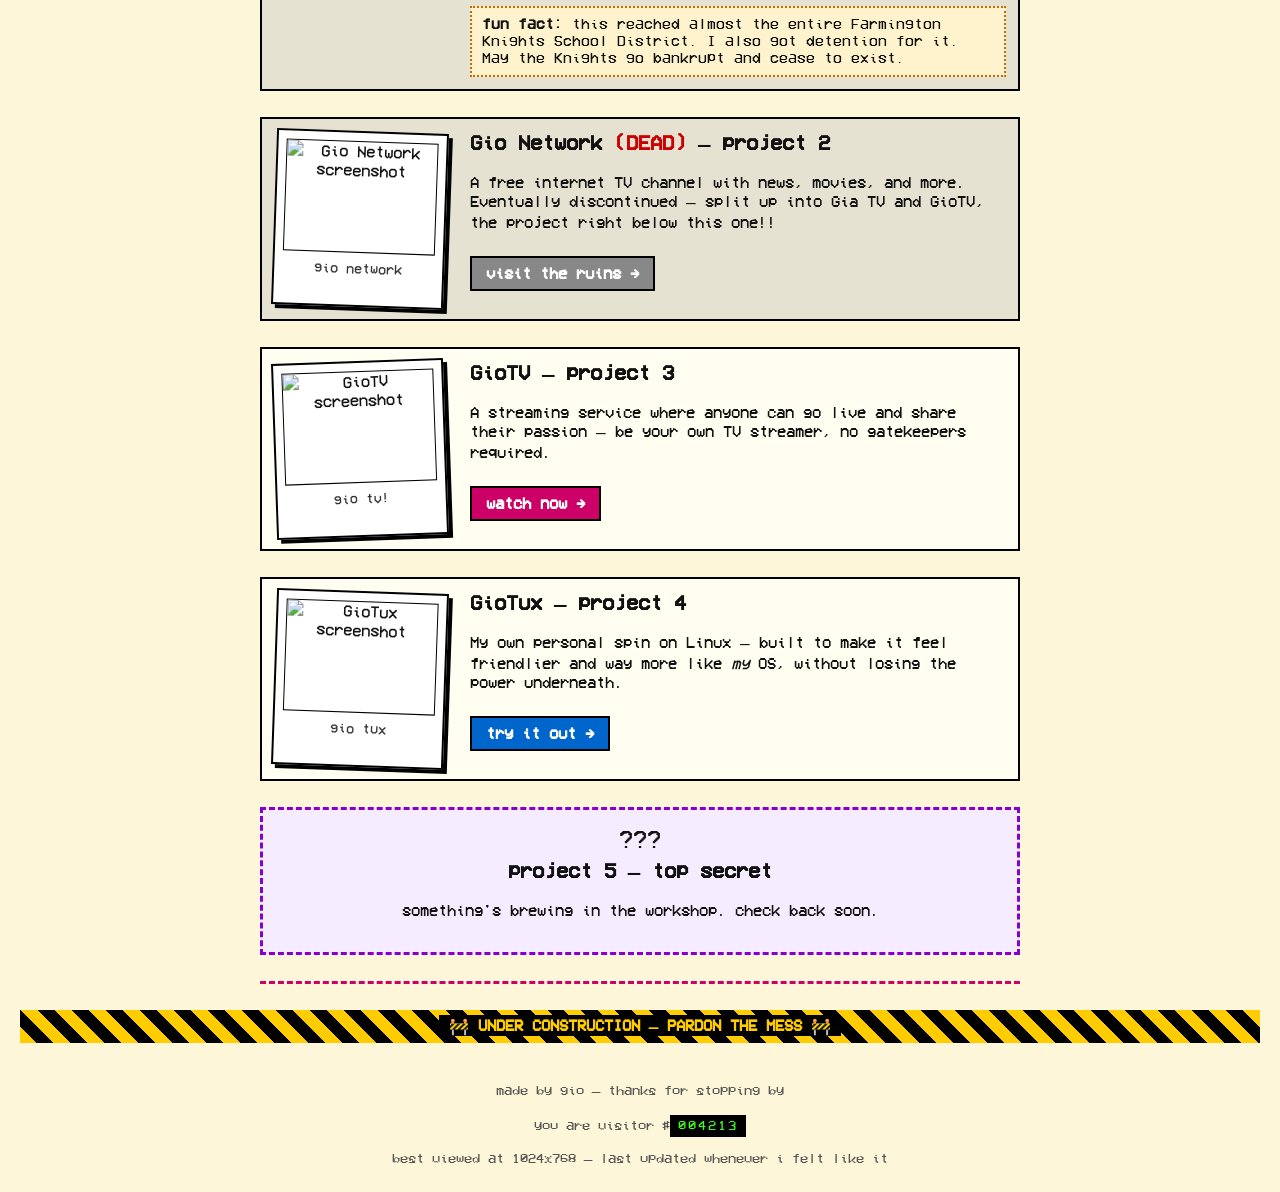
==== commit b2fdd962: "what" ====
--- a/index.html
+++ b/index.html
@@ -3,617 +3,376 @@
 <head>
 <meta charset="UTF-8">
 <meta name="viewport" content="width=device-width, initial-scale=1.0">
-<title>GioTux — a terminal-driven OS experience for Windows</title>
+<title>Gio's Wacky Projects</title>
 <style>
-  :root{
-    --bg: #0a0d0a;
-    --bg-raised: #0f1310;
-    --amber: #4aff6a;
-    --amber-dim: #2f9e46;
-    --amber-faint: #163c22;
-    --green: #4aff6a;
-    --text: #d8d3c0;
-    --text-dim: #7d8a78;
-    --line: #24291f;
-    --danger: #ff5c4d;
-    --mono: ui-monospace, "Cascadia Mono", "Cascadia Code", "SFMono-Regular", Consolas, "Liberation Mono", Menlo, monospace;
-  }
-
-  *{ box-sizing: border-box; }
-
-  html{ scroll-behavior: smooth; }
+  @font-face{
+    font-family:"VCR OSD Mono";
+    src:url("[data-uri]") format("truetype");
+    font-weight:normal;
+    font-style:normal;
+    font-display:swap;
+  }
 
   body{
+    background:#fdf6d8;
+    color:#111;
+    font-family:"VCR OSD Mono", "Comic Sans MS", "Comic Sans", cursive, monospace;
     margin:0;
-    background: var(--bg);
-    color: var(--text);
-    font-family: var(--mono);
-    line-height: 1.6;
-    overflow-x: hidden;
-  }
-
-  /* CRT scanline + vignette overlay */
-  body::before{
-    content:"";
-    position: fixed; inset:0;
-    pointer-events:none;
-    z-index: 50;
-    background: repeating-linear-gradient(
-      to bottom,
-      rgba(0,0,0,0) 0px,
-      rgba(0,0,0,0) 2px,
-      rgba(0,0,0,0.10) 3px
-    );
-    mix-blend-mode: multiply;
-    opacity: 0.5;
-  }
-  body::after{
-    content:"";
-    position: fixed; inset:0;
-    pointer-events:none;
-    z-index: 49;
-    background: radial-gradient(ellipse at center, rgba(0,0,0,0) 55%, rgba(0,0,0,0.55) 100%);
-  }
-
-  a{ color: var(--amber); }
-
-  .wrap{
-    max-width: 880px;
-    margin: 0 auto;
-    padding: 0 24px;
-  }
-
-  ::selection{ background: var(--amber); color: #04150a; }
-
-  /* ---------- Top chrome bar ---------- */
-  .chrome{
-    border-bottom: 1px solid var(--line);
-    background: var(--bg-raised);
-    position: sticky;
-    top:0;
-    z-index: 40;
-  }
-  .chrome-inner{
-    max-width: 880px;
-    margin: 0 auto;
-    padding: 10px 24px;
-    display:flex;
-    align-items:center;
-    justify-content: space-between;
-    font-size: 13px;
-  }
-  .chrome-dots{ display:flex; gap:7px; }
-  .dot{ width:11px; height:11px; border-radius:50%; }
-  .dot.r{ background:#5a2b26; }
-  .dot.y{ background:#5a4a1e; }
-  .dot.g{ background:#26491f; }
-  .chrome-title{ color: var(--text-dim); letter-spacing: 0.5px; }
-  .chrome-nav{ display:flex; gap:20px; }
-  .chrome-nav a{ color: var(--text-dim); text-decoration:none; }
-  .chrome-nav a:hover{ color: var(--amber); }
-  .chrome-nav a.active{ color: var(--amber); }
-
-  /* ---------- Hero / boot sequence ---------- */
-  .hero{
-    padding: 64px 0 40px;
-    border-bottom: 1px solid var(--line);
-  }
-  #boot{
-    white-space: pre-wrap;
-    font-size: 14px;
-    color: var(--text-dim);
-    min-height: 210px;
-  }
-  #boot .ok{ color: var(--green); }
-  .logo{
-    font-size: 10px;
-    line-height: 1.15;
-    color: var(--amber);
-    white-space: pre;
-    margin: 18px 0 6px;
-    text-shadow: 0 0 14px rgba(74,255,106,0.35);
-    overflow-x: auto;
-  }
-  .tagline{
-    font-size: 17px;
-    color: var(--text);
-    margin: 4px 0 26px;
-  }
-  .tagline .prompt{ color: var(--green); }
-  .cursor{
+    padding:20px;
+  }
+
+  a{ color:#0000EE; }
+  a:visited{ color:#551A8B; }
+
+  h1{
+    text-align:center;
+    color:#cc0066;
+    font-size:2.4em;
+    text-shadow:2px 2px 0 #ffcc00;
+    margin-bottom:4px;
+  }
+
+  .subtitle{
+    text-align:center;
+    font-size:1.1em;
+    color:#333;
+    margin-top:0;
+  }
+
+  .blink{
+    animation:blinker 1s step-start infinite;
+    color:red;
+    font-weight:bold;
+  }
+  @keyframes blinker{ 50%{ opacity:0; } }
+  @media (prefers-reduced-motion: reduce){ .blink{ animation:none; } }
+
+  hr{
+    border:none;
+    border-top:3px dashed #cc0066;
+    margin:26px 0;
+  }
+
+  .content{
+    max-width:760px;
+    margin:0 auto;
+  }
+
+  h2{
+    color:#0066cc;
+    border-bottom:3px solid #0066cc;
     display:inline-block;
-    width: 9px; height: 17px;
-    background: var(--amber);
-    vertical-align: -3px;
-    animation: blink 1s step-start infinite;
-  }
-  @keyframes blink{ 50%{ opacity: 0; } }
-
-  .hero-ctas{ display:flex; gap:14px; flex-wrap: wrap; }
+    padding-bottom:2px;
+  }
+  h2.green{ color:#008800; border-bottom-color:#008800; }
+  h2.purple{ color:#8800cc; border-bottom-color:#8800cc; }
+  h2.orange{ color:#cc6600; border-bottom-color:#cc6600; }
+
+  table.layout{ width:100%; border-collapse:collapse; margin-bottom:10px; }
+  table.layout td{ vertical-align:top; padding:6px; }
+
+  .avatar-cell{ width:120px; text-align:center; }
+  .avatar-box{
+    width:100px; height:100px; border:3px solid #000; border-radius:50%;
+    background:#ffcc00; margin:0 auto;
+    display:flex; align-items:center; justify-content:center;
+    font-size:2em; font-weight:bold; color:#cc0066;
+  }
+
+  ul.plain{ line-height:1.7; }
+  ul.plain li{ margin-bottom:2px; }
+
+  .proj-table{
+    width:100%;
+    border-collapse:collapse;
+    margin-bottom:26px;
+    border:2px solid #000;
+    background:#fffef0;
+  }
+  .proj-table.dead{ background:#e6e2d2; }
+  .proj-table td{ padding:12px; vertical-align:top; }
+  .proj-table td.thumb{ width:170px; text-align:center; }
+  .proj-table img{ width:150px; height:auto; border:2px solid #000; }
+
+  .polaroid{
+    display:inline-block;
+    background:#fff;
+    border:2px solid #000;
+    padding:8px 8px 28px;
+    box-shadow:4px 4px 0 #000;
+    transform:rotate(-2deg);
+  }
+  .polaroid.tilt-right{ transform:rotate(2deg); }
+  .polaroid img{
+    display:block;
+    width:150px;
+    height:110px;
+    object-fit:cover;
+    border:1px solid #000;
+    margin:0;
+  }
+  .polaroid .cap{
+    display:block;
+    margin-top:8px;
+    font-family:"VCR OSD Mono", "Comic Sans MS", cursive, sans-serif;
+    font-size:0.85em;
+    color:#333;
+  }
+
+  .proj-title{ font-size:1.3em; font-weight:bold; margin:0 0 6px; }
+  .dead-tag{ color:#cc0000; font-weight:bold; }
+
   .btn{
-    font-family: var(--mono);
-    font-size: 14px;
-    padding: 12px 20px;
-    border: 1px solid var(--amber-dim);
-    background: transparent;
-    color: var(--amber);
+    display:inline-block;
+    background:#cc0066;
+    color:#fff;
+    padding:6px 14px;
     text-decoration:none;
-    display:inline-flex;
-    align-items:center;
-    gap:10px;
+    border:2px solid #000;
+    font-weight:bold;
+    margin-top:8px;
+  }
+  .btn:visited{ color:#fff; }
+  .btn.gray{ background:#888; }
+  .btn.blue{ background:#0066cc; }
+
+  #toggleDeadBtn{
+    font-family:inherit;
+    font-weight:bold;
+    padding:5px 12px;
+    border:2px solid #000;
+    background:#ffcc00;
     cursor:pointer;
-    transition: background .15s ease, color .15s ease;
-  }
-  .btn:hover{ background: var(--amber); color:#04150a; }
-  .btn.primary{ background: var(--amber-faint); }
-  .btn.ghost{ border-color: var(--line); color: var(--text-dim); }
-  .btn.ghost:hover{ background: var(--line); color: var(--text); }
-
-  /* ---------- Section framing ---------- */
-  section{ padding: 56px 0; border-bottom: 1px solid var(--line); }
-  .cmdline{
-    font-size: 13px;
-    color: var(--text-dim);
-    margin-bottom: 22px;
-  }
-  .cmdline .p{ color: var(--green); }
-  .cmdline .a{ color: var(--amber); }
-  h2{
-    font-size: 20px;
-    font-weight: 600;
-    color: var(--text);
-    margin: 0 0 6px;
-    letter-spacing: 0.3px;
-  }
-  h2 .num{ color: var(--amber-dim); }
-  .section-sub{ color: var(--text-dim); font-size: 14px; margin: 0 0 30px; }
-
-  /* ---------- Feature listing (ls -la style) ---------- */
-  .filelist{
-    border: 1px solid var(--line);
-    background: var(--bg-raised);
-    font-size: 13.5px;
-  }
-  .frow{
-    display:grid;
-    grid-template-columns: 90px 1fr;
-    gap: 18px;
-    padding: 16px 18px;
-    border-bottom: 1px solid var(--line);
-    align-items: start;
-  }
-  .frow:last-child{ border-bottom:none; }
-  .frow .perm{ color: var(--text-dim); }
-  .frow .fname{ color: var(--green); font-weight:600; }
-  .frow .fdesc{ color: var(--text); }
-  .frow .fdesc .muted{ color: var(--text-dim); }
-
-  /* ---------- Feature grid cards ---------- */
-  .grid{
-    display:grid;
-    grid-template-columns: repeat(2, 1fr);
-    gap: 16px;
-  }
-  @media (max-width: 620px){ .grid{ grid-template-columns: 1fr; } }
-  .card{
-    border: 1px solid var(--line);
-    background: var(--bg-raised);
-    padding: 20px;
-  }
-  .card .tag{ color: var(--amber-dim); font-size: 12px; letter-spacing: 1px; text-transform: uppercase; }
-  .card h3{ margin: 8px 0 8px; font-size: 15.5px; color: var(--green); }
-  .card p{ margin:0; font-size: 13.5px; color: var(--text-dim); }
-
-  /* ---------- Interactive demo terminal ---------- */
-  .term{
-    border: 1px solid var(--amber-faint);
-    background: #050603;
-    box-shadow: 0 0 40px rgba(74,255,106,0.06), inset 0 0 60px rgba(0,0,0,0.5);
-  }
-  .term-bar{
-    display:flex; align-items:center; justify-content: space-between;
-    padding: 8px 14px;
-    border-bottom: 1px solid var(--line);
-    font-size: 12px;
-    color: var(--text-dim);
-  }
-  .term-body{
-    padding: 16px 18px;
-    height: 300px;
-    overflow-y: auto;
-    font-size: 13.5px;
-  }
-  #term-output div{ white-space: pre-wrap; margin: 0 0 2px; }
-  #term-output .echoline{ color: var(--text); }
-  #term-output .echoline .p{ color: var(--green); }
-  #term-output .out{ color: var(--text-dim); }
-  #term-output .out.hi{ color: var(--amber); }
-  .term-input-row{
-    display:flex; align-items:center; gap:8px;
-    padding: 10px 18px 16px;
-    border-top: 1px solid var(--line);
-  }
-  .term-input-row .p{ color: var(--green); font-size: 13.5px; }
-  #term-input{
-    flex:1;
-    background: transparent;
-    border: none;
-    outline: none;
-    color: var(--text);
-    font-family: var(--mono);
-    font-size: 13.5px;
-  }
-  .hint{ font-size: 12px; color: var(--text-dim); margin-top: 12px; }
-  .hint code{ color: var(--amber); }
-
-  /* ---------- Download section ---------- */
-  .dl-box{
-    border: 1px solid var(--amber-faint);
-    background: var(--bg-raised);
-    padding: 30px;
-  }
-  .dl-terminal-line{
-    font-size: 14px;
-    margin-bottom: 20px;
-    color: var(--text);
-  }
-  .dl-terminal-line .p{ color: var(--green); }
-  .dl-terminal-line .a{ color: var(--amber); }
-  .dl-meta{
-    display:flex; gap: 26px; flex-wrap: wrap;
-    font-size: 12.5px; color: var(--text-dim);
-    margin-top: 18px;
-    border-top: 1px solid var(--line);
-    padding-top: 16px;
-  }
-  .dl-meta b{ color: var(--text); }
-  .req{ font-size: 13px; color: var(--text-dim); margin-top: 18px; }
+  }
+
+  .hide-dead .proj-table.dead{ display:none; }
+
+  .fact-box{
+    background:#fff3cd;
+    border:2px dotted #cc6600;
+    padding:8px 10px;
+    margin-top:10px;
+    font-size:0.95em;
+  }
+
+  .mystery-box{
+    border:3px dashed #8800cc;
+    padding:16px;
+    text-align:center;
+    background:#f6ecff;
+    margin-bottom:26px;
+  }
 
   footer{
-    padding: 30px 0 60px;
-    color: var(--text-dim);
-    font-size: 12.5px;
-  }
-  footer .p{ color: var(--green); }
-
-  @media (max-width: 620px){
-    .logo{ font-size: 6.5px; }
-    .frow{ grid-template-columns: 70px 1fr; }
-  }
-
-  /* Mobile/tablet warning overlay */
-  #mobile-warning{
-    position: fixed;
-    inset: 0;
-    z-index: 200;
-    background: rgba(4,6,4,.92);
-    backdrop-filter: blur(3px);
-    display: flex;
-    align-items: center;
-    justify-content: center;
-    padding: 24px;
-  }
-  #mobile-warning[hidden]{ display: none; }
-  #mobile-warning .mw-box{
-    width: 100%;
-    max-width: 400px;
-    background: var(--bg-raised);
-    border: 1px solid var(--danger);
-    border-radius: 6px;
-    padding: 24px 22px;
-    box-shadow: 0 0 40px rgba(255,92,77,.15);
-  }
-  #mobile-warning .mw-title{
-    color: var(--danger);
-    font-size: 13px;
-    letter-spacing: .04em;
-    text-transform: uppercase;
-    margin: 0 0 10px;
-  }
-  #mobile-warning .mw-msg{
-    color: var(--text);
-    font-size: 14.5px;
-    line-height: 1.55;
-    margin: 0 0 20px;
-  }
-  #mobile-warning .mw-msg .p{ color: var(--green); }
-  #mobile-warning .btn.mw-continue{
-    width: 100%;
-    justify-content: center;
-    display: inline-flex;
-    border-color: var(--danger);
-    color: var(--danger);
-  }
-  #mobile-warning .btn.mw-continue:hover{
-    background: var(--danger);
-    color: #04150a;
+    text-align:center;
+    margin-top:40px;
+    font-size:0.9em;
+    color:#555;
+  }
+
+  .counter{
+    display:inline-block;
+    background:#000;
+    color:#39ff14;
+    font-family:"VCR OSD Mono", "Courier New", monospace;
+    padding:3px 8px;
+    letter-spacing:2px;
+  }
+
+  .constr{
+    text-align:center;
+    background:repeating-linear-gradient(45deg, #ffcc00, #ffcc00 12px, #000 12px, #000 24px);
+    padding:6px;
+    margin:20px 0;
+  }
+  .constr span{ background:#000; color:#ffcc00; padding:2px 10px; font-weight:bold; }  @media (max-width:600px){
+    body{ padding:12px; }
+
+    h1{ font-size:1.7em; }
+    .subtitle{ font-size:0.95em; }
+
+    marquee{ font-size:0.85em; }
+
+    .content{ max-width:100%; }
+
+    h2{ font-size:1.3em; }
+
+    table.layout, table.layout tr, table.layout td{
+      display:block;
+      width:100%;
+    }
+    .avatar-cell{ width:auto; margin-bottom:10px; }
+
+    .proj-table, .proj-table tr, .proj-table td{
+      display:block;
+      width:100%;
+    }
+    .proj-table td.thumb{ width:auto; text-align:center; padding-bottom:0; }
+    .polaroid{ transform:rotate(0deg); }
+    .polaroid img{ width:100%; max-width:220px; height:auto; }
+
+    .proj-title{ font-size:1.15em; }
+
+    .btn{ display:block; text-align:center; box-sizing:border-box; }
+
+    .fact-box{ font-size:0.9em; }
+
+    .mystery-box{ padding:12px; }
+
+    ul.plain{ padding-left:22px; }
+
+    footer{ font-size:0.85em; }
   }
 </style>
 </head>
 <body>
 
-<div id="mobile-warning" hidden>
-  <div class="mw-box">
-    <p class="mw-title">⚠ warning</p>
-    <p class="mw-msg"><span class="p">::GTX::&gt;</span> This website is not really made for phones/tablets.</p>
-    <button type="button" class="btn mw-continue" id="mw-continue-btn">Continue anyway</button>
+<h1>Gio's Wacky Projects</h1>
+<p class="subtitle">a page i made about my stuff &mdash; <span class="blink">NEW!</span></p>
+
+<marquee behavior="scroll" scrollamount="4" style="background:#000; color:#ffcc00; padding:6px; font-weight:bold;">
+  welcome to my site!!! check out my projects below!!! some of them are dead lol!!! thanks for visiting!!!
+</marquee>
+
+
+<div class="content">
+
+  <h2 id="about">About Me</h2>
+  <table class="layout">
+    <tr>
+      <td class="avatar-cell"><div class="avatar-box">G</div></td>
+      <td>
+        <p><strong>Hi! I'm Gio!</strong> I'm a programmer who's been messing around with tech since I was 4 years old.
+        Since then I've picked up all kinds of stuff &mdash; old VHS gear, HTML, CSS, batch scripting, Python &mdash;
+        basically anything I could get my hands on, and I'm still learning more every day.</p>
+      </td>
+    </tr>
+  </table>
+
+  <p><strong>stuff I know:</strong></p>
+  <ul class="plain">
+    <li>HTML</li>
+    <li>CSS</li>
+    <li>Batch / .bat scripting</li>
+    <li>Python</li>
+    <li>VHS &amp; retro AV repair</li>
+    <li>console modding</li>
+    <li>broadcast tooling</li>
+  </ul>
+
+  <p>started when I was <strong>4 years old</strong>. i've made <strong>5 projects</strong> so far, and yes,
+  <strong>3 of them are already dead</strong> (one's straight up lost media). it happens.</p>
+
+  <hr>
+
+  <h2 class="green" id="hobbies">Hobbies</h2>
+  <ul class="plain">
+    <li>🕹️ modding old Nintendo consoles &mdash; 3DS, Wii, DS, you name it</li>
+    <li>🍄 always down for some Mario, old or new</li>
+    <li>📼 collecting &amp; tinkering with VHS gear and other retro tech</li>
+    <li>🧽 certified SpongeBob enjoyer</li>
+    <li>🎨 messing around with graphic design for fun</li>
+    <li>📺 building out broadcast &amp; TV tooling for GioNews TV</li>
+  </ul>
+
+  <hr>
+
+  <h2 class="purple" id="projects">Projects</h2>
+  <p><button id="toggleDeadBtn" onclick="toggleDead()">☠ hide the dead ones</button></p>
+
+  <table class="proj-table dead">
+    <tr>
+      <td class="thumb">
+        <img src="404.png" alt="crumpled paper — no footage exists" style="width:150px; height:auto; border:none;">
+      </td>
+      <td>
+        <p class="proj-title">Gio Productions <span class="dead-tag">(LOST MEDIA)</span> &mdash; project 0, the OG</p>
+        <p>A place where I made episodes, cartoons, analog horror, and more. Made this back in 2021!
+        Unfortunately there's no archive of it and no screenshots &mdash; this one is straight up lost media.
+        nothing survived. it's just gone.</p>
+      </td>
+    </tr>
+  </table>
+
+  <table class="proj-table dead">
+    <tr>
+      <td class="thumb"><div class="polaroid"><img src="game.png" alt="GioGames screenshot"><span class="cap">giogames</span></div></td>
+      <td>
+        <p class="proj-title">GioGames <span class="dead-tag">(DEAD)</span> &mdash; project 1</p>
+        <p>The first project that's still on the web to this day!
+        A school unblocker packed with games to play when you were
+        supposed to be doing anything else. Ran strong for a while &mdash; until the school finally caught on
+        and shut it down.</p>
+        <a class="btn gray" href="https://giogames123.my.canva.site" target="_blank" rel="noopener">visit the ruins &rarr;</a>
+        <div class="fact-box">
+          <strong>fun fact:</strong> this reached almost the entire Farmington Knights School District.
+          I also got detention for it. May the Knights go bankrupt and cease to exist.
+        </div>
+      </td>
+    </tr>
+  </table>
+
+  <table class="proj-table dead">
+    <tr>
+      <td class="thumb"><div class="polaroid tilt-right"><img src="net.png" alt="Gio Network screenshot"><span class="cap">gio network</span></div></td>
+      <td>
+        <p class="proj-title">Gio Network <span class="dead-tag">(DEAD)</span> &mdash; project 2</p>
+        <p>A free internet TV channel with news, movies, and more. Eventually discontinued &mdash;
+        split up into Gia TV and GioTV, the project right below this one!!</p>
+        <a class="btn gray" href="https://gionews.pages.dev" target="_blank" rel="noopener">visit the ruins &rarr;</a>
+      </td>
+    </tr>
+  </table>
+
+  <table class="proj-table">
+    <tr>
+      <td class="thumb"><div class="polaroid"><img src="gtv.png" alt="GioTV screenshot"><span class="cap">gio tv!</span></div></td>
+      <td>
+        <p class="proj-title">GioTV &mdash; project 3</p>
+        <p>A streaming service where anyone can go live and share their passion &mdash; be your own TV streamer,
+        no gatekeepers required.</p>
+        <a class="btn" href="https://giotv-50o.pages.dev" target="_blank" rel="noopener">watch now &rarr;</a>
+      </td>
+    </tr>
+  </table>
+
+  <table class="proj-table">
+    <tr>
+      <td class="thumb"><div class="polaroid tilt-right"><img src="tux.png" alt="GioTux screenshot"><span class="cap">gio tux</span></div></td>
+      <td>
+        <p class="proj-title">GioTux &mdash; project 4</p>
+        <p>My own personal spin on Linux &mdash; built to make it feel friendlier and way more like <em>my</em> OS,
+        without losing the power underneath.</p>
+        <a class="btn blue" href="https://giotux.pages.dev" target="_blank" rel="noopener">try it out &rarr;</a>
+      </td>
+    </tr>
+  </table>
+
+  <div class="mystery-box">
+    <p style="font-size:1.5em; margin:0;">???</p>
+    <p class="proj-title" style="margin:6px 0;">project 5 &mdash; top secret</p>
+    <p>something's brewing in the workshop. check back soon.</p>
   </div>
+
+  <hr>
+
 </div>
 
-<div class="chrome">
-  <div class="chrome-inner">
-    <div class="chrome-dots"><span class="dot r"></span><span class="dot y"></span><span class="dot g"></span></div>
-    <div class="chrome-title">::GTX::&gt; C:\Users\you</div>
-    <div class="chrome-nav">
-      <a href="#features">features</a>
-      <a href="#try">try it</a>
-      <a href="#download">download</a>
-      <a href="releases.html">releases</a>
-      <a href="faq.html">faq</a>
-    </div>
-  </div>
-</div>
-
-<div class="wrap">
-
-  <section class="hero" style="border-bottom:1px solid var(--line);">
-    <div id="boot"></div>
-  </section>
-
-  <section id="features">
-    <div class="cmdline"><span class="p">::GTX::&gt;</span> <span class="a">ls</span> -la features/</div>
-    <h2><span class="num">01</span> &nbsp;What it actually is</h2>
-    <p class="section-sub">GioTux boots straight into its own shell environment — a persistent command set, its own app format, and a couple of modes to drop back into standard Windows tools when you need them.</p>
-    <div class="filelist">
-      <div class="frow"><span class="perm">drwxr-xr-x</span><span class="fdesc"><span class="fname">core-shell</span> — <span class="muted">a persistent</span> ::GTX::&gt; prompt with <span class="muted">ls, cd, mkdir, rm, cp, mv, cat, nano, touch, find, grep</span> and more, working against your real filesystem.</span></div>
-      <div class="frow"><span class="perm">drwxr-xr-x</span><span class="fdesc"><span class="fname">system-tools</span> — <span class="muted">whoami, hostname, uptime, ps, kill, df, ping, ipconfig,</span> and <span class="fname">ginfo</span>, a full-screen system dashboard.</span></div>
-      <div class="frow"><span class="perm">drwxr-xr-x</span><span class="fdesc"><span class="fname">.gtux apps</span> — <span class="muted">a tiny scripting format</span> (echo, set, calc, random, input, if/goto, pause…) that <span class="fname">run</span> executes like installed programs. <span class="fname">apps</span> lists what you've got.</span></div>
-      <div class="frow"><span class="perm">drwxr-xr-x</span><span class="fdesc"><span class="fname">games/</span> — <span class="muted">drop a batch game in the folder next to GioTux and launch it with</span> <span class="fname">game [file]</span> in its own window.</span></div>
-      <div class="frow"><span class="perm">drwxr-xr-x</span><span class="fdesc"><span class="fname">admin mode</span> — <span class="muted">an optional, passcode-locked layer for disk checks, ownership/permissions, env repair, and other real Windows admin actions — passcode is encrypted and tied to your Windows account.</span></div>
-      <div class="frow"><span class="perm">drwxr-xr-x</span><span class="fdesc"><span class="fname">cmd / gui</span> — <span class="muted">drop into a real, unmodified DOS-style console with</span> <span class="fname">cmd</span>, <span class="muted">or launch the</span> <span class="fname">gui</span> <span class="muted">desktop if you've got the Python side installed.</span></div>
-      <div class="frow"><span class="perm">-rwxr-xr-x</span><span class="fdesc"><span class="fname">bits and pieces</span> — <span class="muted">cowsay, fortune, matrix rain, a customizable color scheme that persists across sessions, command history, and a Konami code if you know where to look.</span></div>
-    </div>
-  </section>
-
-  <section>
-    <div class="cmdline"><span class="p">::GTX::&gt;</span> <span class="a">cat</span> why.txt</div>
-    <h2><span class="num">02</span> &nbsp;Why it exists</h2>
-    <div class="grid">
-      <div class="card">
-        <div class="tag">No install weirdness</div>
-        <h3>Runs right on your machine</h3>
-        <p>GioTux takes over a console window and runs a real shell loop on top of your actual file system, with nothing replaced behind the scenes. Exit cleanly, and you're back to normal.</p>
-      </div>
-      <div class="card">
-        <div class="tag">Actually useful commands</div>
-        <h3>Not just a skin</h3>
-        <p>ls, cd, grep, find and friends do real work against real files — these aren't static text on screen, the commands actually run.</p>
-      </div>
-      <div class="card">
-        <div class="tag">Make it yours</div>
-        <h3>Colors, apps, games</h3>
-        <p>Save a color scheme once and it sticks. Write a .gtux app in a few lines. Drop a batch game in the games folder and it shows up as a command.</p>
-      </div>
-      <div class="card">
-        <div class="tag">A safety net</div>
-        <h3>cmd mode and admin mode</h3>
-        <p>Need the real console back? <code>cmd</code> drops you into an unmodified DOS-style window. Need to actually fix something? Passcode-locked admin mode gives you the real tools, on purpose.</p>
-      </div>
-    </div>
-  </section>
-
-  <section id="try">
-    <div class="cmdline"><span class="p">::GTX::&gt;</span> <span class="a">run</span> demo.gtux</div>
-    <h2><span class="num">03</span> &nbsp;Try the shell right here</h2>
-    <p class="section-sub">A preview of the prompt, right here in your browser. Type a command below.</p>
-    <div class="term">
-      <div class="term-bar">
-        <span>GioTux — live preview</span>
-        <span id="term-cwd">C:\Users\you</span>
-      </div>
-      <div class="term-body" id="term-body">
-        <div id="term-output"></div>
-      </div>
-      <div class="term-input-row">
-        <span class="p">::GTX::&gt;</span>
-        <input id="term-input" type="text" autocomplete="off" spellcheck="false" placeholder="try: help, ls, whoami, cowsay hi, fortune, matrix" />
-      </div>
-    </div>
-    <p class="hint">Try <code>help</code>, <code>ls</code>, <code>whoami</code>, <code>ginfo</code>, <code>cowsay [text]</code>, <code>fortune</code>, <code>matrix</code>, or <code>sudo</code>.</p>
-  </section>
-
-  <section id="download">
-    <div class="cmdline"><span class="p">::GTX::&gt;</span> <span class="a">curl</span> -O GioTuxInstaller1.0.exe</div>
-    <h2><span class="num">04</span> &nbsp;Get GioTux</h2>
-    <div class="dl-box">
-      <div class="dl-terminal-line">
-        <span class="p">::GTX::&gt;</span> sudo apt install GioTuxInstaller1.0.exe <span class="cursor"></span>
-      </div>
-      <a class="btn primary" href="https://github.com/guestorehatever/giotux/releases/download/New-Releases/GioTuxInstaller1.0.exe" download>
-        ⬇ Download GioTux
-      </a>
-      <p class="req">Requires Windows with cmd.exe (built in). PowerShell is used for a few extras like ginfo and the fullscreen switch — also built in on any modern Windows install. The gui command needs Python installed separately.</p>
-      <p class="req">Looking for older builds or a changelog? See the <a href="releases.html">releases page</a>. Got questions? Check the <a href="faq.html">FAQ</a>.</p>
-    </div>
-  </section>
-
-  <footer>
-    <span class="p">::GTX::&gt;</span> shutdown<br>
-    Logging out of GioTux... session ended. Come back any time.
-  </footer>
-
-</div>
+<div class="constr"><span>🚧 UNDER CONSTRUCTION &mdash; PARDON THE MESS 🚧</span></div>
+
+<footer>
+  <p>made by gio &mdash; thanks for stopping by</p>
+  <p>you are visitor #<span class="counter">004213</span></p>
+  <p>best viewed at 1024x768 &mdash; last updated whenever i felt like it</p>
+</footer>
 
 <script>
-// ---------------- Mobile/tablet warning ----------------
-(function mobileWarning(){
-  const overlay = document.getElementById('mobile-warning');
-  const btn = document.getElementById('mw-continue-btn');
-  if (!overlay || !btn) return;
-
-  const isPhoneWidth = window.matchMedia('(max-width: 600px)').matches;
-
-  if (isPhoneWidth){
-    overlay.hidden = false;
-    document.body.style.overflow = 'hidden';
-  }
-
-  btn.addEventListener('click', () => {
-    overlay.hidden = true;
-    document.body.style.overflow = '';
-  });
-})();
-
-// ---------------- Boot sequence ----------------
-const bootLines = [
-  { text: "GioTux booting...", delay: 400 },
-  { text: "Mounting filesystem... OK", ok: true, delay: 350 },
-  { text: "Loading drivers... OK", ok: true, delay: 350 },
-  { text: "Starting shell...", delay: 350 },
-  { text: "Adding custom theme...", delay: 350 },
-];
-
-const logoArt = `   █████████   ███           ███████████
-  ███▒▒▒▒▒███ ▒▒▒           ▒█▒▒▒███▒▒▒█
- ███     ▒▒▒  ████   ██████ ▒   ▒███  ▒  █████ ████ █████ █████
-▒███         ▒▒███  ███▒▒███    ▒███    ▒▒███ ▒███ ▒▒███ ▒▒███
-▒███    █████ ▒███ ▒███ ▒███    ▒███     ▒███ ▒███  ▒▒▒█████▒
-▒▒███  ▒▒███  ▒███ ▒███ ▒███    ▒███     ▒███ ▒███   ███▒▒▒███
- ▒▒█████████  █████▒▒██████     █████    ▒▒████████ █████ █████
- ▒▒▒▒▒▒▒▒▒  ▒▒▒▒▒  ▒▒▒▒▒▒     ▒▒▒▒▒      ▒▒▒▒▒▒▒▒ ▒▒▒▒▒ ▒▒▒▒▒`;
-
-const bootEl = document.getElementById('boot');
-
-function typeBoot(i) {
-  if (i >= bootLines.length) {
-    const logo = document.createElement('div');
-    logo.className = 'logo';
-    logo.textContent = logoArt;
-    bootEl.appendChild(logo);
-
-    const tag = document.createElement('div');
-    tag.className = 'tagline';
-    tag.innerHTML = 'GioTux [version 1.0] — <span class="prompt">a terminal that runs your Windows machine like an OS of its own.</span><span class="cursor"></span>';
-    bootEl.appendChild(tag);
-
-    const ctas = document.createElement('div');
-    ctas.className = 'hero-ctas';
-    ctas.innerHTML = `
-      <a class="btn primary" href="https://github.com/guestorehatever/giotux/releases/download/New-Releases/GioTuxInstaller1.0.exe" download>⬇ Download GioTux</a>
-      <a class="btn ghost" href="#try">try the shell →</a>
-      <a class="btn ghost" href="releases.html">all releases →</a>
-    `;
-    bootEl.appendChild(ctas);
-    return;
-  }
-  const line = bootLines[i];
-  const div = document.createElement('div');
-  div.textContent = line.text;
-  if (line.ok) {
-    const idx = line.text.lastIndexOf('OK');
-    div.innerHTML = line.text.slice(0, idx) + '<span class="ok">OK</span>';
-  }
-  bootEl.appendChild(div);
-  setTimeout(() => typeBoot(i + 1), line.delay);
-}
-typeBoot(0);
-
-// ---------------- Demo terminal ----------------
-const out = document.getElementById('term-output');
-const input = document.getElementById('term-input');
-const body = document.getElementById('term-body');
-const cwdEl = document.getElementById('term-cwd');
-
-const fortunes = [
-  "A clean prompt is a clean mind.",
-  "There are only two hard problems in computer science: naming things, off-by-one errors, and cache invalidation.",
-  "Somewhere, a semicolon is missing.",
-  "gio: the terminal has been GioTux'd.",
-  "You will encounter a bug today. It was always going to be a semicolon.",
-];
-
-function printLine(html, cls) {
-  const div = document.createElement('div');
-  div.className = cls || 'out';
-  div.innerHTML = html;
-  out.appendChild(div);
-  body.scrollTop = body.scrollHeight;
-}
-
-function cowsay(text) {
-  const t = text && text.length ? text : "moo";
-  const border = '-'.repeat(t.length + 2);
-  return ` ${border}\n< ${t} >\n ${border}\n        \\   ^__^\n         \\  (oo)\\_______\n            (__)\\       )\\/\\\n                ||----w |\n                ||     ||`;
-}
-
-const responses = {
-  help: () => `Available commands:
-  ls / list        list files in current directory
-  pwd               show current directory
-  whoami            show current user
-  hostname          show computer name
-  ginfo             full-screen system info
-  cowsay [text]     a cow says your text
-  fortune           random GioTux fortune cookie
-  matrix            matrix rain in the terminal
-  sudo              try it and see
-  faq               open the FAQ page
-  clear / cls       clear the screen
-  exit              log out`,
-  ls: () => `Documents/   Downloads/   Desktop/\ngiotux_notes.txt   .giotux_colors.cfg`,
-  list: () => responses.ls(),
-  pwd: () => cwdEl.textContent,
-  whoami: () => "you",
-  hostname: () => "YOUR-PC",
-  ginfo: () => `GioTux System Info\n------------------\nOS: GioTux over Windows\nUptime: it's been a while\nShell: ::GTX::>\nStatus: theoretically fine`,
-  fortune: () => fortunes[Math.floor(Math.random() * fortunes.length)],
-  matrix: () => Array.from({length: 5}, () => Array.from({length: 40}, () => Math.round(Math.random())).join('')).join('\n'),
-  sudo: () => "gio: sudo what? you have no power here.",
-  faq: () => { window.location.href = 'faq.html'; return 'Opening the FAQ page...'; },
-  clear: () => "__CLEAR__",
-  cls: () => "__CLEAR__",
-  exit: () => "Logging out of GioTux...",
-};
-
-function handleCommand(raw) {
-  const trimmed = raw.trim();
-  if (!trimmed) return;
-  printLine(`<span class="p">::GTX::&gt;</span> ${escapeHtml(trimmed)}`, 'echoline');
-
-  const [cmdRaw, ...rest] = trimmed.split(' ');
-  const cmd = cmdRaw.toLowerCase();
-  const args = rest.join(' ');
-
-  if (cmd === 'cowsay') {
-    printLine(escapeHtml(cowsay(args)), 'out hi');
-    return;
-  }
-  if (responses[cmd]) {
-    const result = responses[cmd]();
-    if (result === '__CLEAR__') {
-      out.innerHTML = '';
-      return;
-    }
-    printLine(escapeHtml(result), cmd === 'fortune' || cmd === 'matrix' ? 'out hi' : 'out');
-    return;
-  }
-  printLine(`gio: command not found: ${escapeHtml(cmd)}`, 'out');
-}
-
-function escapeHtml(s) {
-  return s.replace(/&/g, '&amp;').replace(/</g, '&lt;').replace(/>/g, '&gt;');
-}
-
-printLine('Type <span style="color:var(--amber)">help</span> to see what\'s wired up here.', 'out');
-
-input.addEventListener('keydown', (e) => {
-  if (e.key === 'Enter') {
-    handleCommand(input.value);
-    input.value = '';
-  }
-});
-
-document.querySelector('.term').addEventListener('click', () => input.focus());
+  function toggleDead(){
+    var content = document.querySelector('.content');
+    var btn = document.getElementById('toggleDeadBtn');
+    var hidden = content.classList.toggle('hide-dead');
+    btn.textContent = hidden ? '☠ show the dead ones' : '☠ hide the dead ones';
+  }
 </script>
 
 </body>
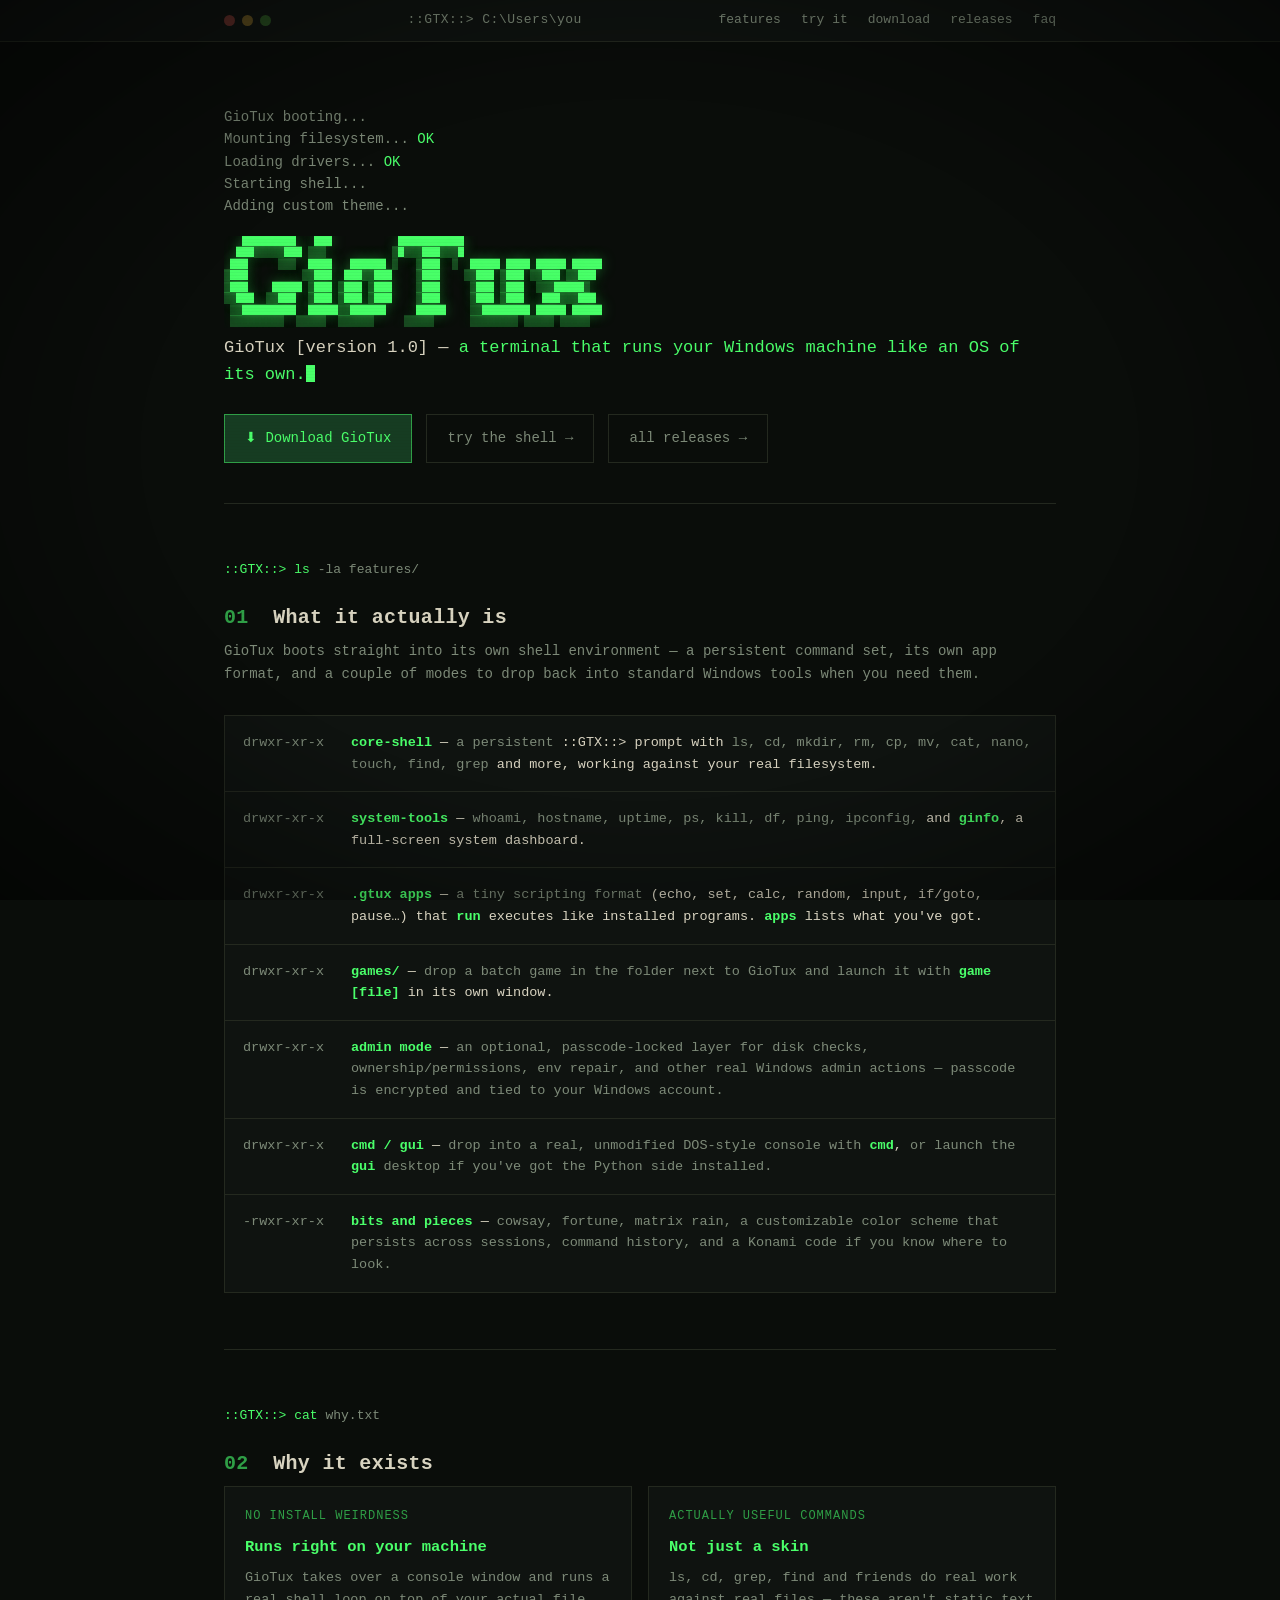
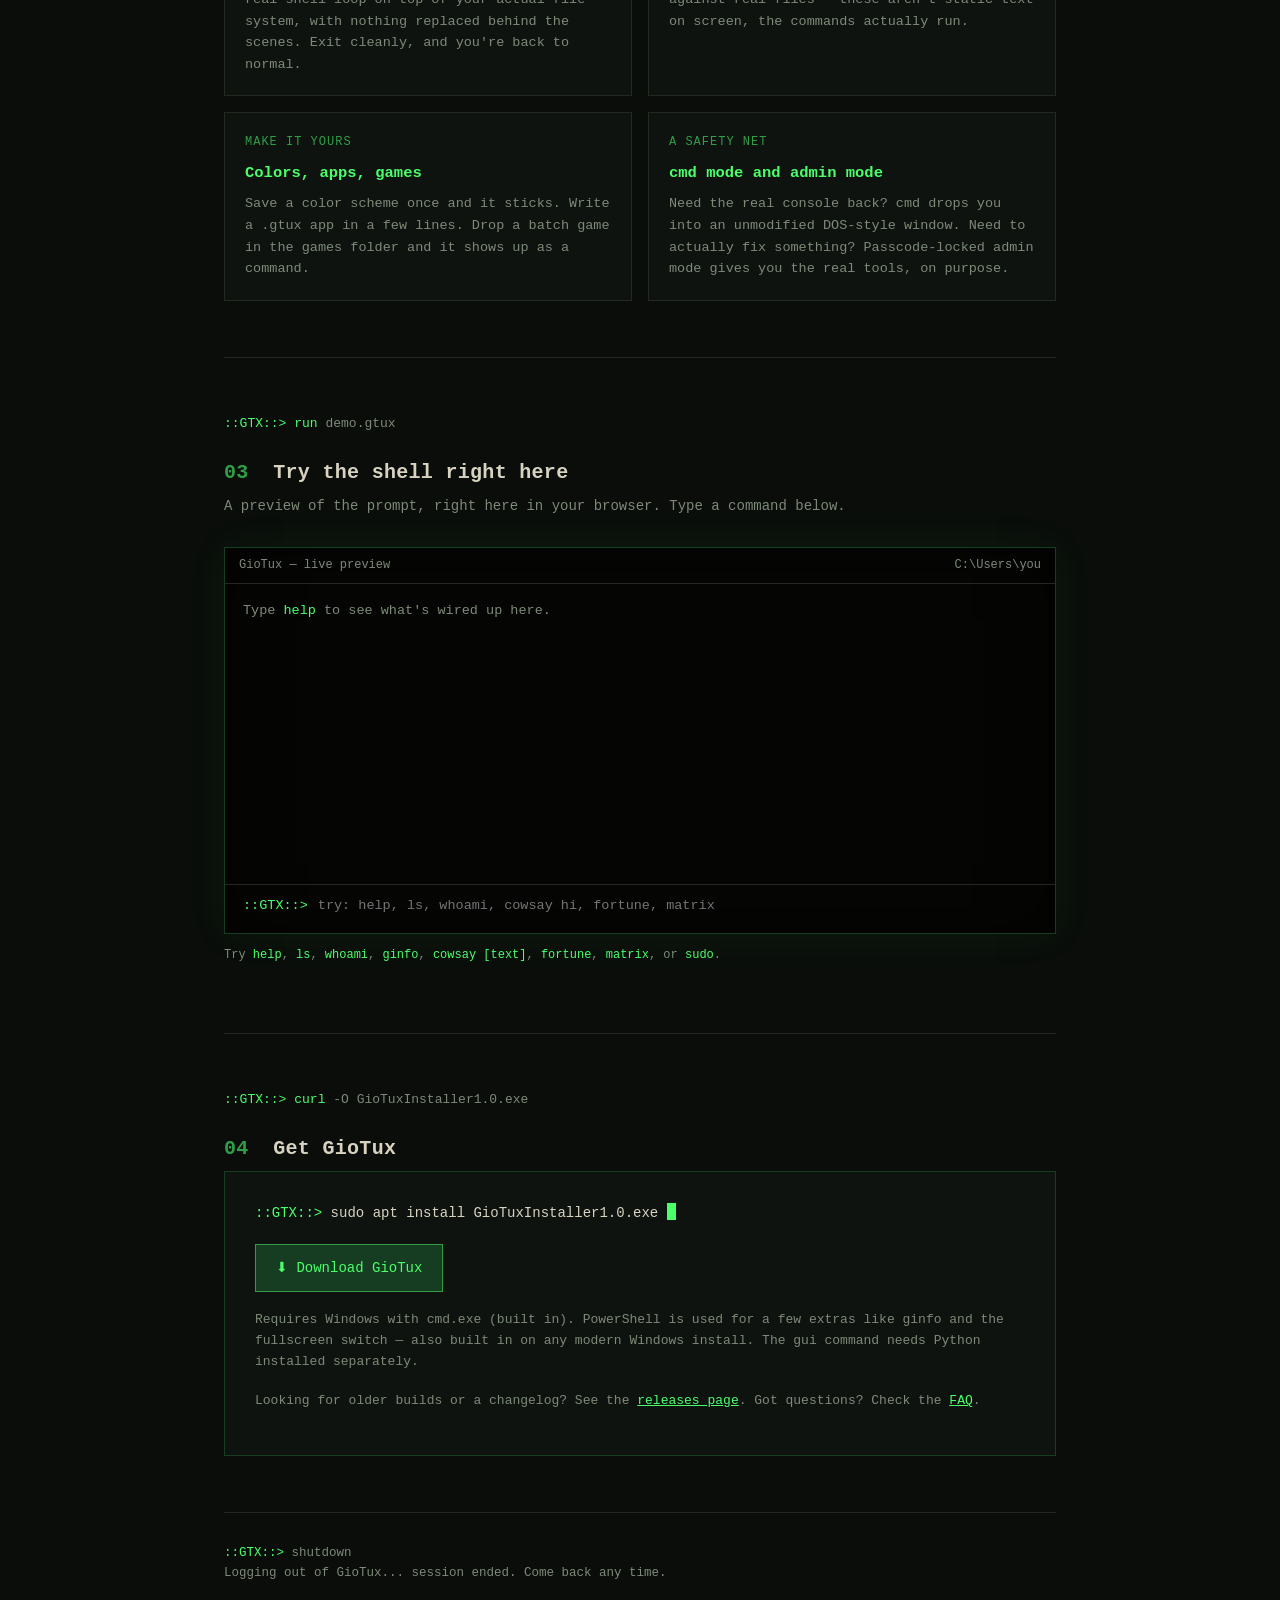
==== commit daf4b4b1: "a" ====
--- a/index.html
+++ b/index.html
@@ -3,376 +3,617 @@
 <head>
 <meta charset="UTF-8">
 <meta name="viewport" content="width=device-width, initial-scale=1.0">
-<title>Gio's Wacky Projects</title>
+<title>GioTux — a terminal-driven OS experience for Windows</title>
 <style>
-  @font-face{
-    font-family:"VCR OSD Mono";
-    src:url("[data-uri]") format("truetype");
-    font-weight:normal;
-    font-style:normal;
-    font-display:swap;
-  }
+  :root{
+    --bg: #0a0d0a;
+    --bg-raised: #0f1310;
+    --amber: #4aff6a;
+    --amber-dim: #2f9e46;
+    --amber-faint: #163c22;
+    --green: #4aff6a;
+    --text: #d8d3c0;
+    --text-dim: #7d8a78;
+    --line: #24291f;
+    --danger: #ff5c4d;
+    --mono: ui-monospace, "Cascadia Mono", "Cascadia Code", "SFMono-Regular", Consolas, "Liberation Mono", Menlo, monospace;
+  }
+
+  *{ box-sizing: border-box; }
+
+  html{ scroll-behavior: smooth; }
 
   body{
-    background:#fdf6d8;
-    color:#111;
-    font-family:"VCR OSD Mono", "Comic Sans MS", "Comic Sans", cursive, monospace;
     margin:0;
-    padding:20px;
-  }
-
-  a{ color:#0000EE; }
-  a:visited{ color:#551A8B; }
-
-  h1{
-    text-align:center;
-    color:#cc0066;
-    font-size:2.4em;
-    text-shadow:2px 2px 0 #ffcc00;
-    margin-bottom:4px;
-  }
-
-  .subtitle{
-    text-align:center;
-    font-size:1.1em;
-    color:#333;
-    margin-top:0;
-  }
-
-  .blink{
-    animation:blinker 1s step-start infinite;
-    color:red;
-    font-weight:bold;
-  }
-  @keyframes blinker{ 50%{ opacity:0; } }
-  @media (prefers-reduced-motion: reduce){ .blink{ animation:none; } }
-
-  hr{
-    border:none;
-    border-top:3px dashed #cc0066;
-    margin:26px 0;
-  }
-
-  .content{
-    max-width:760px;
-    margin:0 auto;
-  }
-
+    background: var(--bg);
+    color: var(--text);
+    font-family: var(--mono);
+    line-height: 1.6;
+    overflow-x: hidden;
+  }
+
+  /* CRT scanline + vignette overlay */
+  body::before{
+    content:"";
+    position: fixed; inset:0;
+    pointer-events:none;
+    z-index: 50;
+    background: repeating-linear-gradient(
+      to bottom,
+      rgba(0,0,0,0) 0px,
+      rgba(0,0,0,0) 2px,
+      rgba(0,0,0,0.10) 3px
+    );
+    mix-blend-mode: multiply;
+    opacity: 0.5;
+  }
+  body::after{
+    content:"";
+    position: fixed; inset:0;
+    pointer-events:none;
+    z-index: 49;
+    background: radial-gradient(ellipse at center, rgba(0,0,0,0) 55%, rgba(0,0,0,0.55) 100%);
+  }
+
+  a{ color: var(--amber); }
+
+  .wrap{
+    max-width: 880px;
+    margin: 0 auto;
+    padding: 0 24px;
+  }
+
+  ::selection{ background: var(--amber); color: #04150a; }
+
+  /* ---------- Top chrome bar ---------- */
+  .chrome{
+    border-bottom: 1px solid var(--line);
+    background: var(--bg-raised);
+    position: sticky;
+    top:0;
+    z-index: 40;
+  }
+  .chrome-inner{
+    max-width: 880px;
+    margin: 0 auto;
+    padding: 10px 24px;
+    display:flex;
+    align-items:center;
+    justify-content: space-between;
+    font-size: 13px;
+  }
+  .chrome-dots{ display:flex; gap:7px; }
+  .dot{ width:11px; height:11px; border-radius:50%; }
+  .dot.r{ background:#5a2b26; }
+  .dot.y{ background:#5a4a1e; }
+  .dot.g{ background:#26491f; }
+  .chrome-title{ color: var(--text-dim); letter-spacing: 0.5px; }
+  .chrome-nav{ display:flex; gap:20px; }
+  .chrome-nav a{ color: var(--text-dim); text-decoration:none; }
+  .chrome-nav a:hover{ color: var(--amber); }
+  .chrome-nav a.active{ color: var(--amber); }
+
+  /* ---------- Hero / boot sequence ---------- */
+  .hero{
+    padding: 64px 0 40px;
+    border-bottom: 1px solid var(--line);
+  }
+  #boot{
+    white-space: pre-wrap;
+    font-size: 14px;
+    color: var(--text-dim);
+    min-height: 210px;
+  }
+  #boot .ok{ color: var(--green); }
+  .logo{
+    font-size: 10px;
+    line-height: 1.15;
+    color: var(--amber);
+    white-space: pre;
+    margin: 18px 0 6px;
+    text-shadow: 0 0 14px rgba(74,255,106,0.35);
+    overflow-x: auto;
+  }
+  .tagline{
+    font-size: 17px;
+    color: var(--text);
+    margin: 4px 0 26px;
+  }
+  .tagline .prompt{ color: var(--green); }
+  .cursor{
+    display:inline-block;
+    width: 9px; height: 17px;
+    background: var(--amber);
+    vertical-align: -3px;
+    animation: blink 1s step-start infinite;
+  }
+  @keyframes blink{ 50%{ opacity: 0; } }
+
+  .hero-ctas{ display:flex; gap:14px; flex-wrap: wrap; }
+  .btn{
+    font-family: var(--mono);
+    font-size: 14px;
+    padding: 12px 20px;
+    border: 1px solid var(--amber-dim);
+    background: transparent;
+    color: var(--amber);
+    text-decoration:none;
+    display:inline-flex;
+    align-items:center;
+    gap:10px;
+    cursor:pointer;
+    transition: background .15s ease, color .15s ease;
+  }
+  .btn:hover{ background: var(--amber); color:#04150a; }
+  .btn.primary{ background: var(--amber-faint); }
+  .btn.ghost{ border-color: var(--line); color: var(--text-dim); }
+  .btn.ghost:hover{ background: var(--line); color: var(--text); }
+
+  /* ---------- Section framing ---------- */
+  section{ padding: 56px 0; border-bottom: 1px solid var(--line); }
+  .cmdline{
+    font-size: 13px;
+    color: var(--text-dim);
+    margin-bottom: 22px;
+  }
+  .cmdline .p{ color: var(--green); }
+  .cmdline .a{ color: var(--amber); }
   h2{
-    color:#0066cc;
-    border-bottom:3px solid #0066cc;
-    display:inline-block;
-    padding-bottom:2px;
-  }
-  h2.green{ color:#008800; border-bottom-color:#008800; }
-  h2.purple{ color:#8800cc; border-bottom-color:#8800cc; }
-  h2.orange{ color:#cc6600; border-bottom-color:#cc6600; }
-
-  table.layout{ width:100%; border-collapse:collapse; margin-bottom:10px; }
-  table.layout td{ vertical-align:top; padding:6px; }
-
-  .avatar-cell{ width:120px; text-align:center; }
-  .avatar-box{
-    width:100px; height:100px; border:3px solid #000; border-radius:50%;
-    background:#ffcc00; margin:0 auto;
-    display:flex; align-items:center; justify-content:center;
-    font-size:2em; font-weight:bold; color:#cc0066;
-  }
-
-  ul.plain{ line-height:1.7; }
-  ul.plain li{ margin-bottom:2px; }
-
-  .proj-table{
-    width:100%;
-    border-collapse:collapse;
-    margin-bottom:26px;
-    border:2px solid #000;
-    background:#fffef0;
-  }
-  .proj-table.dead{ background:#e6e2d2; }
-  .proj-table td{ padding:12px; vertical-align:top; }
-  .proj-table td.thumb{ width:170px; text-align:center; }
-  .proj-table img{ width:150px; height:auto; border:2px solid #000; }
-
-  .polaroid{
-    display:inline-block;
-    background:#fff;
-    border:2px solid #000;
-    padding:8px 8px 28px;
-    box-shadow:4px 4px 0 #000;
-    transform:rotate(-2deg);
-  }
-  .polaroid.tilt-right{ transform:rotate(2deg); }
-  .polaroid img{
-    display:block;
-    width:150px;
-    height:110px;
-    object-fit:cover;
-    border:1px solid #000;
-    margin:0;
-  }
-  .polaroid .cap{
-    display:block;
-    margin-top:8px;
-    font-family:"VCR OSD Mono", "Comic Sans MS", cursive, sans-serif;
-    font-size:0.85em;
-    color:#333;
-  }
-
-  .proj-title{ font-size:1.3em; font-weight:bold; margin:0 0 6px; }
-  .dead-tag{ color:#cc0000; font-weight:bold; }
-
-  .btn{
-    display:inline-block;
-    background:#cc0066;
-    color:#fff;
-    padding:6px 14px;
-    text-decoration:none;
-    border:2px solid #000;
-    font-weight:bold;
-    margin-top:8px;
-  }
-  .btn:visited{ color:#fff; }
-  .btn.gray{ background:#888; }
-  .btn.blue{ background:#0066cc; }
-
-  #toggleDeadBtn{
-    font-family:inherit;
-    font-weight:bold;
-    padding:5px 12px;
-    border:2px solid #000;
-    background:#ffcc00;
-    cursor:pointer;
-  }
-
-  .hide-dead .proj-table.dead{ display:none; }
-
-  .fact-box{
-    background:#fff3cd;
-    border:2px dotted #cc6600;
-    padding:8px 10px;
-    margin-top:10px;
-    font-size:0.95em;
-  }
-
-  .mystery-box{
-    border:3px dashed #8800cc;
-    padding:16px;
-    text-align:center;
-    background:#f6ecff;
-    margin-bottom:26px;
-  }
+    font-size: 20px;
+    font-weight: 600;
+    color: var(--text);
+    margin: 0 0 6px;
+    letter-spacing: 0.3px;
+  }
+  h2 .num{ color: var(--amber-dim); }
+  .section-sub{ color: var(--text-dim); font-size: 14px; margin: 0 0 30px; }
+
+  /* ---------- Feature listing (ls -la style) ---------- */
+  .filelist{
+    border: 1px solid var(--line);
+    background: var(--bg-raised);
+    font-size: 13.5px;
+  }
+  .frow{
+    display:grid;
+    grid-template-columns: 90px 1fr;
+    gap: 18px;
+    padding: 16px 18px;
+    border-bottom: 1px solid var(--line);
+    align-items: start;
+  }
+  .frow:last-child{ border-bottom:none; }
+  .frow .perm{ color: var(--text-dim); }
+  .frow .fname{ color: var(--green); font-weight:600; }
+  .frow .fdesc{ color: var(--text); }
+  .frow .fdesc .muted{ color: var(--text-dim); }
+
+  /* ---------- Feature grid cards ---------- */
+  .grid{
+    display:grid;
+    grid-template-columns: repeat(2, 1fr);
+    gap: 16px;
+  }
+  @media (max-width: 620px){ .grid{ grid-template-columns: 1fr; } }
+  .card{
+    border: 1px solid var(--line);
+    background: var(--bg-raised);
+    padding: 20px;
+  }
+  .card .tag{ color: var(--amber-dim); font-size: 12px; letter-spacing: 1px; text-transform: uppercase; }
+  .card h3{ margin: 8px 0 8px; font-size: 15.5px; color: var(--green); }
+  .card p{ margin:0; font-size: 13.5px; color: var(--text-dim); }
+
+  /* ---------- Interactive demo terminal ---------- */
+  .term{
+    border: 1px solid var(--amber-faint);
+    background: #050603;
+    box-shadow: 0 0 40px rgba(74,255,106,0.06), inset 0 0 60px rgba(0,0,0,0.5);
+  }
+  .term-bar{
+    display:flex; align-items:center; justify-content: space-between;
+    padding: 8px 14px;
+    border-bottom: 1px solid var(--line);
+    font-size: 12px;
+    color: var(--text-dim);
+  }
+  .term-body{
+    padding: 16px 18px;
+    height: 300px;
+    overflow-y: auto;
+    font-size: 13.5px;
+  }
+  #term-output div{ white-space: pre-wrap; margin: 0 0 2px; }
+  #term-output .echoline{ color: var(--text); }
+  #term-output .echoline .p{ color: var(--green); }
+  #term-output .out{ color: var(--text-dim); }
+  #term-output .out.hi{ color: var(--amber); }
+  .term-input-row{
+    display:flex; align-items:center; gap:8px;
+    padding: 10px 18px 16px;
+    border-top: 1px solid var(--line);
+  }
+  .term-input-row .p{ color: var(--green); font-size: 13.5px; }
+  #term-input{
+    flex:1;
+    background: transparent;
+    border: none;
+    outline: none;
+    color: var(--text);
+    font-family: var(--mono);
+    font-size: 13.5px;
+  }
+  .hint{ font-size: 12px; color: var(--text-dim); margin-top: 12px; }
+  .hint code{ color: var(--amber); }
+
+  /* ---------- Download section ---------- */
+  .dl-box{
+    border: 1px solid var(--amber-faint);
+    background: var(--bg-raised);
+    padding: 30px;
+  }
+  .dl-terminal-line{
+    font-size: 14px;
+    margin-bottom: 20px;
+    color: var(--text);
+  }
+  .dl-terminal-line .p{ color: var(--green); }
+  .dl-terminal-line .a{ color: var(--amber); }
+  .dl-meta{
+    display:flex; gap: 26px; flex-wrap: wrap;
+    font-size: 12.5px; color: var(--text-dim);
+    margin-top: 18px;
+    border-top: 1px solid var(--line);
+    padding-top: 16px;
+  }
+  .dl-meta b{ color: var(--text); }
+  .req{ font-size: 13px; color: var(--text-dim); margin-top: 18px; }
 
   footer{
-    text-align:center;
-    margin-top:40px;
-    font-size:0.9em;
-    color:#555;
-  }
-
-  .counter{
-    display:inline-block;
-    background:#000;
-    color:#39ff14;
-    font-family:"VCR OSD Mono", "Courier New", monospace;
-    padding:3px 8px;
-    letter-spacing:2px;
-  }
-
-  .constr{
-    text-align:center;
-    background:repeating-linear-gradient(45deg, #ffcc00, #ffcc00 12px, #000 12px, #000 24px);
-    padding:6px;
-    margin:20px 0;
-  }
-  .constr span{ background:#000; color:#ffcc00; padding:2px 10px; font-weight:bold; }  @media (max-width:600px){
-    body{ padding:12px; }
-
-    h1{ font-size:1.7em; }
-    .subtitle{ font-size:0.95em; }
-
-    marquee{ font-size:0.85em; }
-
-    .content{ max-width:100%; }
-
-    h2{ font-size:1.3em; }
-
-    table.layout, table.layout tr, table.layout td{
-      display:block;
-      width:100%;
-    }
-    .avatar-cell{ width:auto; margin-bottom:10px; }
-
-    .proj-table, .proj-table tr, .proj-table td{
-      display:block;
-      width:100%;
-    }
-    .proj-table td.thumb{ width:auto; text-align:center; padding-bottom:0; }
-    .polaroid{ transform:rotate(0deg); }
-    .polaroid img{ width:100%; max-width:220px; height:auto; }
-
-    .proj-title{ font-size:1.15em; }
-
-    .btn{ display:block; text-align:center; box-sizing:border-box; }
-
-    .fact-box{ font-size:0.9em; }
-
-    .mystery-box{ padding:12px; }
-
-    ul.plain{ padding-left:22px; }
-
-    footer{ font-size:0.85em; }
+    padding: 30px 0 60px;
+    color: var(--text-dim);
+    font-size: 12.5px;
+  }
+  footer .p{ color: var(--green); }
+
+  @media (max-width: 620px){
+    .logo{ font-size: 6.5px; }
+    .frow{ grid-template-columns: 70px 1fr; }
+  }
+
+  /* Mobile/tablet warning overlay */
+  #mobile-warning{
+    position: fixed;
+    inset: 0;
+    z-index: 200;
+    background: rgba(4,6,4,.92);
+    backdrop-filter: blur(3px);
+    display: flex;
+    align-items: center;
+    justify-content: center;
+    padding: 24px;
+  }
+  #mobile-warning[hidden]{ display: none; }
+  #mobile-warning .mw-box{
+    width: 100%;
+    max-width: 400px;
+    background: var(--bg-raised);
+    border: 1px solid var(--danger);
+    border-radius: 6px;
+    padding: 24px 22px;
+    box-shadow: 0 0 40px rgba(255,92,77,.15);
+  }
+  #mobile-warning .mw-title{
+    color: var(--danger);
+    font-size: 13px;
+    letter-spacing: .04em;
+    text-transform: uppercase;
+    margin: 0 0 10px;
+  }
+  #mobile-warning .mw-msg{
+    color: var(--text);
+    font-size: 14.5px;
+    line-height: 1.55;
+    margin: 0 0 20px;
+  }
+  #mobile-warning .mw-msg .p{ color: var(--green); }
+  #mobile-warning .btn.mw-continue{
+    width: 100%;
+    justify-content: center;
+    display: inline-flex;
+    border-color: var(--danger);
+    color: var(--danger);
+  }
+  #mobile-warning .btn.mw-continue:hover{
+    background: var(--danger);
+    color: #04150a;
   }
 </style>
 </head>
 <body>
 
-<h1>Gio's Wacky Projects</h1>
-<p class="subtitle">a page i made about my stuff &mdash; <span class="blink">NEW!</span></p>
-
-<marquee behavior="scroll" scrollamount="4" style="background:#000; color:#ffcc00; padding:6px; font-weight:bold;">
-  welcome to my site!!! check out my projects below!!! some of them are dead lol!!! thanks for visiting!!!
-</marquee>
-
-
-<div class="content">
-
-  <h2 id="about">About Me</h2>
-  <table class="layout">
-    <tr>
-      <td class="avatar-cell"><div class="avatar-box">G</div></td>
-      <td>
-        <p><strong>Hi! I'm Gio!</strong> I'm a programmer who's been messing around with tech since I was 4 years old.
-        Since then I've picked up all kinds of stuff &mdash; old VHS gear, HTML, CSS, batch scripting, Python &mdash;
-        basically anything I could get my hands on, and I'm still learning more every day.</p>
-      </td>
-    </tr>
-  </table>
-
-  <p><strong>stuff I know:</strong></p>
-  <ul class="plain">
-    <li>HTML</li>
-    <li>CSS</li>
-    <li>Batch / .bat scripting</li>
-    <li>Python</li>
-    <li>VHS &amp; retro AV repair</li>
-    <li>console modding</li>
-    <li>broadcast tooling</li>
-  </ul>
-
-  <p>started when I was <strong>4 years old</strong>. i've made <strong>5 projects</strong> so far, and yes,
-  <strong>3 of them are already dead</strong> (one's straight up lost media). it happens.</p>
-
-  <hr>
-
-  <h2 class="green" id="hobbies">Hobbies</h2>
-  <ul class="plain">
-    <li>🕹️ modding old Nintendo consoles &mdash; 3DS, Wii, DS, you name it</li>
-    <li>🍄 always down for some Mario, old or new</li>
-    <li>📼 collecting &amp; tinkering with VHS gear and other retro tech</li>
-    <li>🧽 certified SpongeBob enjoyer</li>
-    <li>🎨 messing around with graphic design for fun</li>
-    <li>📺 building out broadcast &amp; TV tooling for GioNews TV</li>
-  </ul>
-
-  <hr>
-
-  <h2 class="purple" id="projects">Projects</h2>
-  <p><button id="toggleDeadBtn" onclick="toggleDead()">☠ hide the dead ones</button></p>
-
-  <table class="proj-table dead">
-    <tr>
-      <td class="thumb">
-        <img src="404.png" alt="crumpled paper — no footage exists" style="width:150px; height:auto; border:none;">
-      </td>
-      <td>
-        <p class="proj-title">Gio Productions <span class="dead-tag">(LOST MEDIA)</span> &mdash; project 0, the OG</p>
-        <p>A place where I made episodes, cartoons, analog horror, and more. Made this back in 2021!
-        Unfortunately there's no archive of it and no screenshots &mdash; this one is straight up lost media.
-        nothing survived. it's just gone.</p>
-      </td>
-    </tr>
-  </table>
-
-  <table class="proj-table dead">
-    <tr>
-      <td class="thumb"><div class="polaroid"><img src="game.png" alt="GioGames screenshot"><span class="cap">giogames</span></div></td>
-      <td>
-        <p class="proj-title">GioGames <span class="dead-tag">(DEAD)</span> &mdash; project 1</p>
-        <p>The first project that's still on the web to this day!
-        A school unblocker packed with games to play when you were
-        supposed to be doing anything else. Ran strong for a while &mdash; until the school finally caught on
-        and shut it down.</p>
-        <a class="btn gray" href="https://giogames123.my.canva.site" target="_blank" rel="noopener">visit the ruins &rarr;</a>
-        <div class="fact-box">
-          <strong>fun fact:</strong> this reached almost the entire Farmington Knights School District.
-          I also got detention for it. May the Knights go bankrupt and cease to exist.
-        </div>
-      </td>
-    </tr>
-  </table>
-
-  <table class="proj-table dead">
-    <tr>
-      <td class="thumb"><div class="polaroid tilt-right"><img src="net.png" alt="Gio Network screenshot"><span class="cap">gio network</span></div></td>
-      <td>
-        <p class="proj-title">Gio Network <span class="dead-tag">(DEAD)</span> &mdash; project 2</p>
-        <p>A free internet TV channel with news, movies, and more. Eventually discontinued &mdash;
-        split up into Gia TV and GioTV, the project right below this one!!</p>
-        <a class="btn gray" href="https://gionews.pages.dev" target="_blank" rel="noopener">visit the ruins &rarr;</a>
-      </td>
-    </tr>
-  </table>
-
-  <table class="proj-table">
-    <tr>
-      <td class="thumb"><div class="polaroid"><img src="gtv.png" alt="GioTV screenshot"><span class="cap">gio tv!</span></div></td>
-      <td>
-        <p class="proj-title">GioTV &mdash; project 3</p>
-        <p>A streaming service where anyone can go live and share their passion &mdash; be your own TV streamer,
-        no gatekeepers required.</p>
-        <a class="btn" href="https://giotv-50o.pages.dev" target="_blank" rel="noopener">watch now &rarr;</a>
-      </td>
-    </tr>
-  </table>
-
-  <table class="proj-table">
-    <tr>
-      <td class="thumb"><div class="polaroid tilt-right"><img src="tux.png" alt="GioTux screenshot"><span class="cap">gio tux</span></div></td>
-      <td>
-        <p class="proj-title">GioTux &mdash; project 4</p>
-        <p>My own personal spin on Linux &mdash; built to make it feel friendlier and way more like <em>my</em> OS,
-        without losing the power underneath.</p>
-        <a class="btn blue" href="https://giotux.pages.dev" target="_blank" rel="noopener">try it out &rarr;</a>
-      </td>
-    </tr>
-  </table>
-
-  <div class="mystery-box">
-    <p style="font-size:1.5em; margin:0;">???</p>
-    <p class="proj-title" style="margin:6px 0;">project 5 &mdash; top secret</p>
-    <p>something's brewing in the workshop. check back soon.</p>
+<div id="mobile-warning" hidden>
+  <div class="mw-box">
+    <p class="mw-title">⚠ warning</p>
+    <p class="mw-msg"><span class="p">::GTX::&gt;</span> This website is not really made for phones/tablets.</p>
+    <button type="button" class="btn mw-continue" id="mw-continue-btn">Continue anyway</button>
   </div>
-
-  <hr>
-
 </div>
 
-<div class="constr"><span>🚧 UNDER CONSTRUCTION &mdash; PARDON THE MESS 🚧</span></div>
-
-<footer>
-  <p>made by gio &mdash; thanks for stopping by</p>
-  <p>you are visitor #<span class="counter">004213</span></p>
-  <p>best viewed at 1024x768 &mdash; last updated whenever i felt like it</p>
-</footer>
+<div class="chrome">
+  <div class="chrome-inner">
+    <div class="chrome-dots"><span class="dot r"></span><span class="dot y"></span><span class="dot g"></span></div>
+    <div class="chrome-title">::GTX::&gt; C:\Users\you</div>
+    <div class="chrome-nav">
+      <a href="#features">features</a>
+      <a href="#try">try it</a>
+      <a href="#download">download</a>
+      <a href="releases.html">releases</a>
+      <a href="faq.html">faq</a>
+    </div>
+  </div>
+</div>
+
+<div class="wrap">
+
+  <section class="hero" style="border-bottom:1px solid var(--line);">
+    <div id="boot"></div>
+  </section>
+
+  <section id="features">
+    <div class="cmdline"><span class="p">::GTX::&gt;</span> <span class="a">ls</span> -la features/</div>
+    <h2><span class="num">01</span> &nbsp;What it actually is</h2>
+    <p class="section-sub">GioTux boots straight into its own shell environment — a persistent command set, its own app format, and a couple of modes to drop back into standard Windows tools when you need them.</p>
+    <div class="filelist">
+      <div class="frow"><span class="perm">drwxr-xr-x</span><span class="fdesc"><span class="fname">core-shell</span> — <span class="muted">a persistent</span> ::GTX::&gt; prompt with <span class="muted">ls, cd, mkdir, rm, cp, mv, cat, nano, touch, find, grep</span> and more, working against your real filesystem.</span></div>
+      <div class="frow"><span class="perm">drwxr-xr-x</span><span class="fdesc"><span class="fname">system-tools</span> — <span class="muted">whoami, hostname, uptime, ps, kill, df, ping, ipconfig,</span> and <span class="fname">ginfo</span>, a full-screen system dashboard.</span></div>
+      <div class="frow"><span class="perm">drwxr-xr-x</span><span class="fdesc"><span class="fname">.gtux apps</span> — <span class="muted">a tiny scripting format</span> (echo, set, calc, random, input, if/goto, pause…) that <span class="fname">run</span> executes like installed programs. <span class="fname">apps</span> lists what you've got.</span></div>
+      <div class="frow"><span class="perm">drwxr-xr-x</span><span class="fdesc"><span class="fname">games/</span> — <span class="muted">drop a batch game in the folder next to GioTux and launch it with</span> <span class="fname">game [file]</span> in its own window.</span></div>
+      <div class="frow"><span class="perm">drwxr-xr-x</span><span class="fdesc"><span class="fname">admin mode</span> — <span class="muted">an optional, passcode-locked layer for disk checks, ownership/permissions, env repair, and other real Windows admin actions — passcode is encrypted and tied to your Windows account.</span></div>
+      <div class="frow"><span class="perm">drwxr-xr-x</span><span class="fdesc"><span class="fname">cmd / gui</span> — <span class="muted">drop into a real, unmodified DOS-style console with</span> <span class="fname">cmd</span>, <span class="muted">or launch the</span> <span class="fname">gui</span> <span class="muted">desktop if you've got the Python side installed.</span></div>
+      <div class="frow"><span class="perm">-rwxr-xr-x</span><span class="fdesc"><span class="fname">bits and pieces</span> — <span class="muted">cowsay, fortune, matrix rain, a customizable color scheme that persists across sessions, command history, and a Konami code if you know where to look.</span></div>
+    </div>
+  </section>
+
+  <section>
+    <div class="cmdline"><span class="p">::GTX::&gt;</span> <span class="a">cat</span> why.txt</div>
+    <h2><span class="num">02</span> &nbsp;Why it exists</h2>
+    <div class="grid">
+      <div class="card">
+        <div class="tag">No install weirdness</div>
+        <h3>Runs right on your machine</h3>
+        <p>GioTux takes over a console window and runs a real shell loop on top of your actual file system, with nothing replaced behind the scenes. Exit cleanly, and you're back to normal.</p>
+      </div>
+      <div class="card">
+        <div class="tag">Actually useful commands</div>
+        <h3>Not just a skin</h3>
+        <p>ls, cd, grep, find and friends do real work against real files — these aren't static text on screen, the commands actually run.</p>
+      </div>
+      <div class="card">
+        <div class="tag">Make it yours</div>
+        <h3>Colors, apps, games</h3>
+        <p>Save a color scheme once and it sticks. Write a .gtux app in a few lines. Drop a batch game in the games folder and it shows up as a command.</p>
+      </div>
+      <div class="card">
+        <div class="tag">A safety net</div>
+        <h3>cmd mode and admin mode</h3>
+        <p>Need the real console back? <code>cmd</code> drops you into an unmodified DOS-style window. Need to actually fix something? Passcode-locked admin mode gives you the real tools, on purpose.</p>
+      </div>
+    </div>
+  </section>
+
+  <section id="try">
+    <div class="cmdline"><span class="p">::GTX::&gt;</span> <span class="a">run</span> demo.gtux</div>
+    <h2><span class="num">03</span> &nbsp;Try the shell right here</h2>
+    <p class="section-sub">A preview of the prompt, right here in your browser. Type a command below.</p>
+    <div class="term">
+      <div class="term-bar">
+        <span>GioTux — live preview</span>
+        <span id="term-cwd">C:\Users\you</span>
+      </div>
+      <div class="term-body" id="term-body">
+        <div id="term-output"></div>
+      </div>
+      <div class="term-input-row">
+        <span class="p">::GTX::&gt;</span>
+        <input id="term-input" type="text" autocomplete="off" spellcheck="false" placeholder="try: help, ls, whoami, cowsay hi, fortune, matrix" />
+      </div>
+    </div>
+    <p class="hint">Try <code>help</code>, <code>ls</code>, <code>whoami</code>, <code>ginfo</code>, <code>cowsay [text]</code>, <code>fortune</code>, <code>matrix</code>, or <code>sudo</code>.</p>
+  </section>
+
+  <section id="download">
+    <div class="cmdline"><span class="p">::GTX::&gt;</span> <span class="a">curl</span> -O GioTuxInstaller1.0.exe</div>
+    <h2><span class="num">04</span> &nbsp;Get GioTux</h2>
+    <div class="dl-box">
+      <div class="dl-terminal-line">
+        <span class="p">::GTX::&gt;</span> sudo apt install GioTuxInstaller1.0.exe <span class="cursor"></span>
+      </div>
+      <a class="btn primary" href="https://github.com/guestorehatever/giotux/releases/download/New-Releases/GioTuxInstaller1.0.exe" download>
+        ⬇ Download GioTux
+      </a>
+      <p class="req">Requires Windows with cmd.exe (built in). PowerShell is used for a few extras like ginfo and the fullscreen switch — also built in on any modern Windows install. The gui command needs Python installed separately.</p>
+      <p class="req">Looking for older builds or a changelog? See the <a href="releases.html">releases page</a>. Got questions? Check the <a href="faq.html">FAQ</a>.</p>
+    </div>
+  </section>
+
+  <footer>
+    <span class="p">::GTX::&gt;</span> shutdown<br>
+    Logging out of GioTux... session ended. Come back any time.
+  </footer>
+
+</div>
 
 <script>
-  function toggleDead(){
-    var content = document.querySelector('.content');
-    var btn = document.getElementById('toggleDeadBtn');
-    var hidden = content.classList.toggle('hide-dead');
-    btn.textContent = hidden ? '☠ show the dead ones' : '☠ hide the dead ones';
-  }
+// ---------------- Mobile/tablet warning ----------------
+(function mobileWarning(){
+  const overlay = document.getElementById('mobile-warning');
+  const btn = document.getElementById('mw-continue-btn');
+  if (!overlay || !btn) return;
+
+  const isPhoneWidth = window.matchMedia('(max-width: 600px)').matches;
+
+  if (isPhoneWidth){
+    overlay.hidden = false;
+    document.body.style.overflow = 'hidden';
+  }
+
+  btn.addEventListener('click', () => {
+    overlay.hidden = true;
+    document.body.style.overflow = '';
+  });
+})();
+
+// ---------------- Boot sequence ----------------
+const bootLines = [
+  { text: "GioTux booting...", delay: 400 },
+  { text: "Mounting filesystem... OK", ok: true, delay: 350 },
+  { text: "Loading drivers... OK", ok: true, delay: 350 },
+  { text: "Starting shell...", delay: 350 },
+  { text: "Adding custom theme...", delay: 350 },
+];
+
+const logoArt = `   █████████   ███           ███████████
+  ███▒▒▒▒▒███ ▒▒▒           ▒█▒▒▒███▒▒▒█
+ ███     ▒▒▒  ████   ██████ ▒   ▒███  ▒  █████ ████ █████ █████
+▒███         ▒▒███  ███▒▒███    ▒███    ▒▒███ ▒███ ▒▒███ ▒▒███
+▒███    █████ ▒███ ▒███ ▒███    ▒███     ▒███ ▒███  ▒▒▒█████▒
+▒▒███  ▒▒███  ▒███ ▒███ ▒███    ▒███     ▒███ ▒███   ███▒▒▒███
+ ▒▒█████████  █████▒▒██████     █████    ▒▒████████ █████ █████
+ ▒▒▒▒▒▒▒▒▒  ▒▒▒▒▒  ▒▒▒▒▒▒     ▒▒▒▒▒      ▒▒▒▒▒▒▒▒ ▒▒▒▒▒ ▒▒▒▒▒`;
+
+const bootEl = document.getElementById('boot');
+
+function typeBoot(i) {
+  if (i >= bootLines.length) {
+    const logo = document.createElement('div');
+    logo.className = 'logo';
+    logo.textContent = logoArt;
+    bootEl.appendChild(logo);
+
+    const tag = document.createElement('div');
+    tag.className = 'tagline';
+    tag.innerHTML = 'GioTux [version 1.0] — <span class="prompt">a terminal that runs your Windows machine like an OS of its own.</span><span class="cursor"></span>';
+    bootEl.appendChild(tag);
+
+    const ctas = document.createElement('div');
+    ctas.className = 'hero-ctas';
+    ctas.innerHTML = `
+      <a class="btn primary" href="https://github.com/guestorehatever/giotux/releases/download/New-Releases/GioTuxInstaller1.0.exe" download>⬇ Download GioTux</a>
+      <a class="btn ghost" href="#try">try the shell →</a>
+      <a class="btn ghost" href="releases.html">all releases →</a>
+    `;
+    bootEl.appendChild(ctas);
+    return;
+  }
+  const line = bootLines[i];
+  const div = document.createElement('div');
+  div.textContent = line.text;
+  if (line.ok) {
+    const idx = line.text.lastIndexOf('OK');
+    div.innerHTML = line.text.slice(0, idx) + '<span class="ok">OK</span>';
+  }
+  bootEl.appendChild(div);
+  setTimeout(() => typeBoot(i + 1), line.delay);
+}
+typeBoot(0);
+
+// ---------------- Demo terminal ----------------
+const out = document.getElementById('term-output');
+const input = document.getElementById('term-input');
+const body = document.getElementById('term-body');
+const cwdEl = document.getElementById('term-cwd');
+
+const fortunes = [
+  "A clean prompt is a clean mind.",
+  "There are only two hard problems in computer science: naming things, off-by-one errors, and cache invalidation.",
+  "Somewhere, a semicolon is missing.",
+  "gio: the terminal has been GioTux'd.",
+  "You will encounter a bug today. It was always going to be a semicolon.",
+];
+
+function printLine(html, cls) {
+  const div = document.createElement('div');
+  div.className = cls || 'out';
+  div.innerHTML = html;
+  out.appendChild(div);
+  body.scrollTop = body.scrollHeight;
+}
+
+function cowsay(text) {
+  const t = text && text.length ? text : "moo";
+  const border = '-'.repeat(t.length + 2);
+  return ` ${border}\n< ${t} >\n ${border}\n        \\   ^__^\n         \\  (oo)\\_______\n            (__)\\       )\\/\\\n                ||----w |\n                ||     ||`;
+}
+
+const responses = {
+  help: () => `Available commands:
+  ls / list        list files in current directory
+  pwd               show current directory
+  whoami            show current user
+  hostname          show computer name
+  ginfo             full-screen system info
+  cowsay [text]     a cow says your text
+  fortune           random GioTux fortune cookie
+  matrix            matrix rain in the terminal
+  sudo              try it and see
+  faq               open the FAQ page
+  clear / cls       clear the screen
+  exit              log out`,
+  ls: () => `Documents/   Downloads/   Desktop/\ngiotux_notes.txt   .giotux_colors.cfg`,
+  list: () => responses.ls(),
+  pwd: () => cwdEl.textContent,
+  whoami: () => "you",
+  hostname: () => "YOUR-PC",
+  ginfo: () => `GioTux System Info\n------------------\nOS: GioTux over Windows\nUptime: it's been a while\nShell: ::GTX::>\nStatus: theoretically fine`,
+  fortune: () => fortunes[Math.floor(Math.random() * fortunes.length)],
+  matrix: () => Array.from({length: 5}, () => Array.from({length: 40}, () => Math.round(Math.random())).join('')).join('\n'),
+  sudo: () => "gio: sudo what? you have no power here.",
+  faq: () => { window.location.href = 'faq.html'; return 'Opening the FAQ page...'; },
+  clear: () => "__CLEAR__",
+  cls: () => "__CLEAR__",
+  exit: () => "Logging out of GioTux...",
+};
+
+function handleCommand(raw) {
+  const trimmed = raw.trim();
+  if (!trimmed) return;
+  printLine(`<span class="p">::GTX::&gt;</span> ${escapeHtml(trimmed)}`, 'echoline');
+
+  const [cmdRaw, ...rest] = trimmed.split(' ');
+  const cmd = cmdRaw.toLowerCase();
+  const args = rest.join(' ');
+
+  if (cmd === 'cowsay') {
+    printLine(escapeHtml(cowsay(args)), 'out hi');
+    return;
+  }
+  if (responses[cmd]) {
+    const result = responses[cmd]();
+    if (result === '__CLEAR__') {
+      out.innerHTML = '';
+      return;
+    }
+    printLine(escapeHtml(result), cmd === 'fortune' || cmd === 'matrix' ? 'out hi' : 'out');
+    return;
+  }
+  printLine(`gio: command not found: ${escapeHtml(cmd)}`, 'out');
+}
+
+function escapeHtml(s) {
+  return s.replace(/&/g, '&amp;').replace(/</g, '&lt;').replace(/>/g, '&gt;');
+}
+
+printLine('Type <span style="color:var(--amber)">help</span> to see what\'s wired up here.', 'out');
+
+input.addEventListener('keydown', (e) => {
+  if (e.key === 'Enter') {
+    handleCommand(input.value);
+    input.value = '';
+  }
+});
+
+document.querySelector('.term').addEventListener('click', () => input.focus());
 </script>
 
 </body>
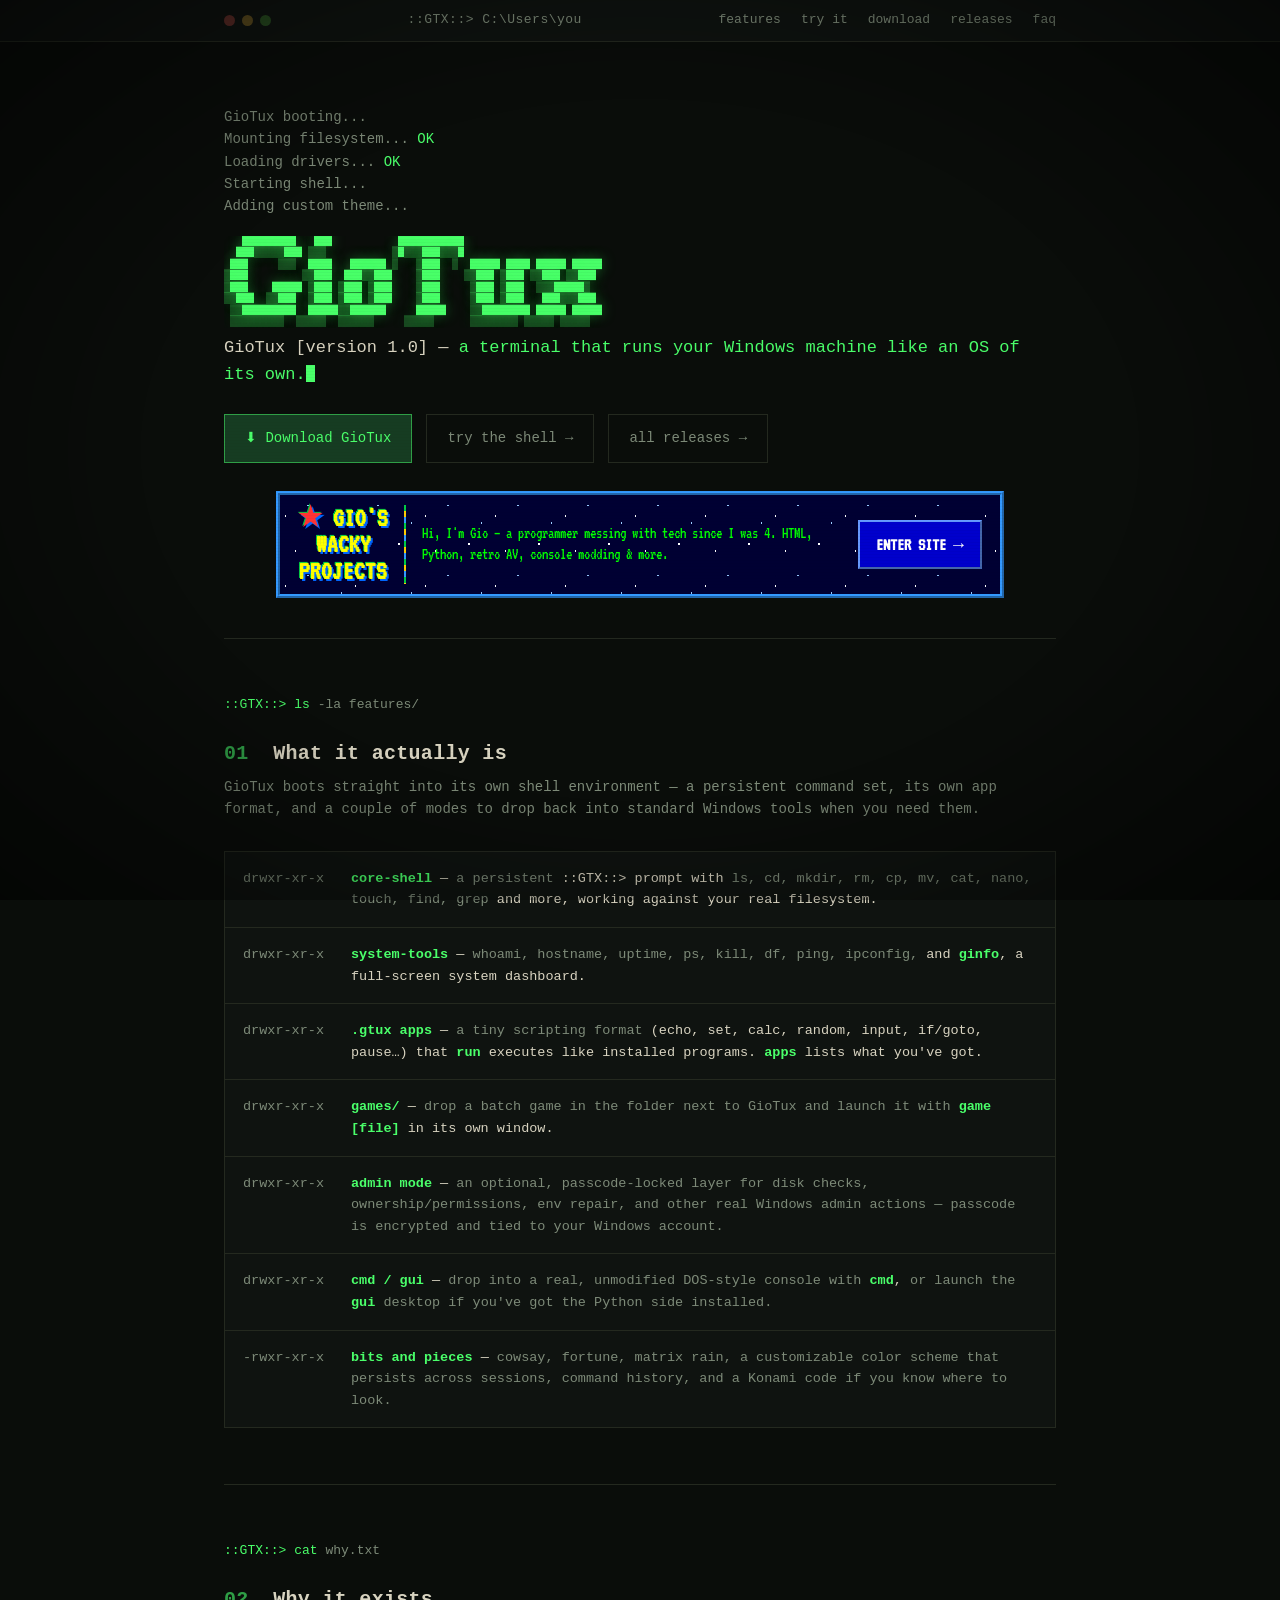
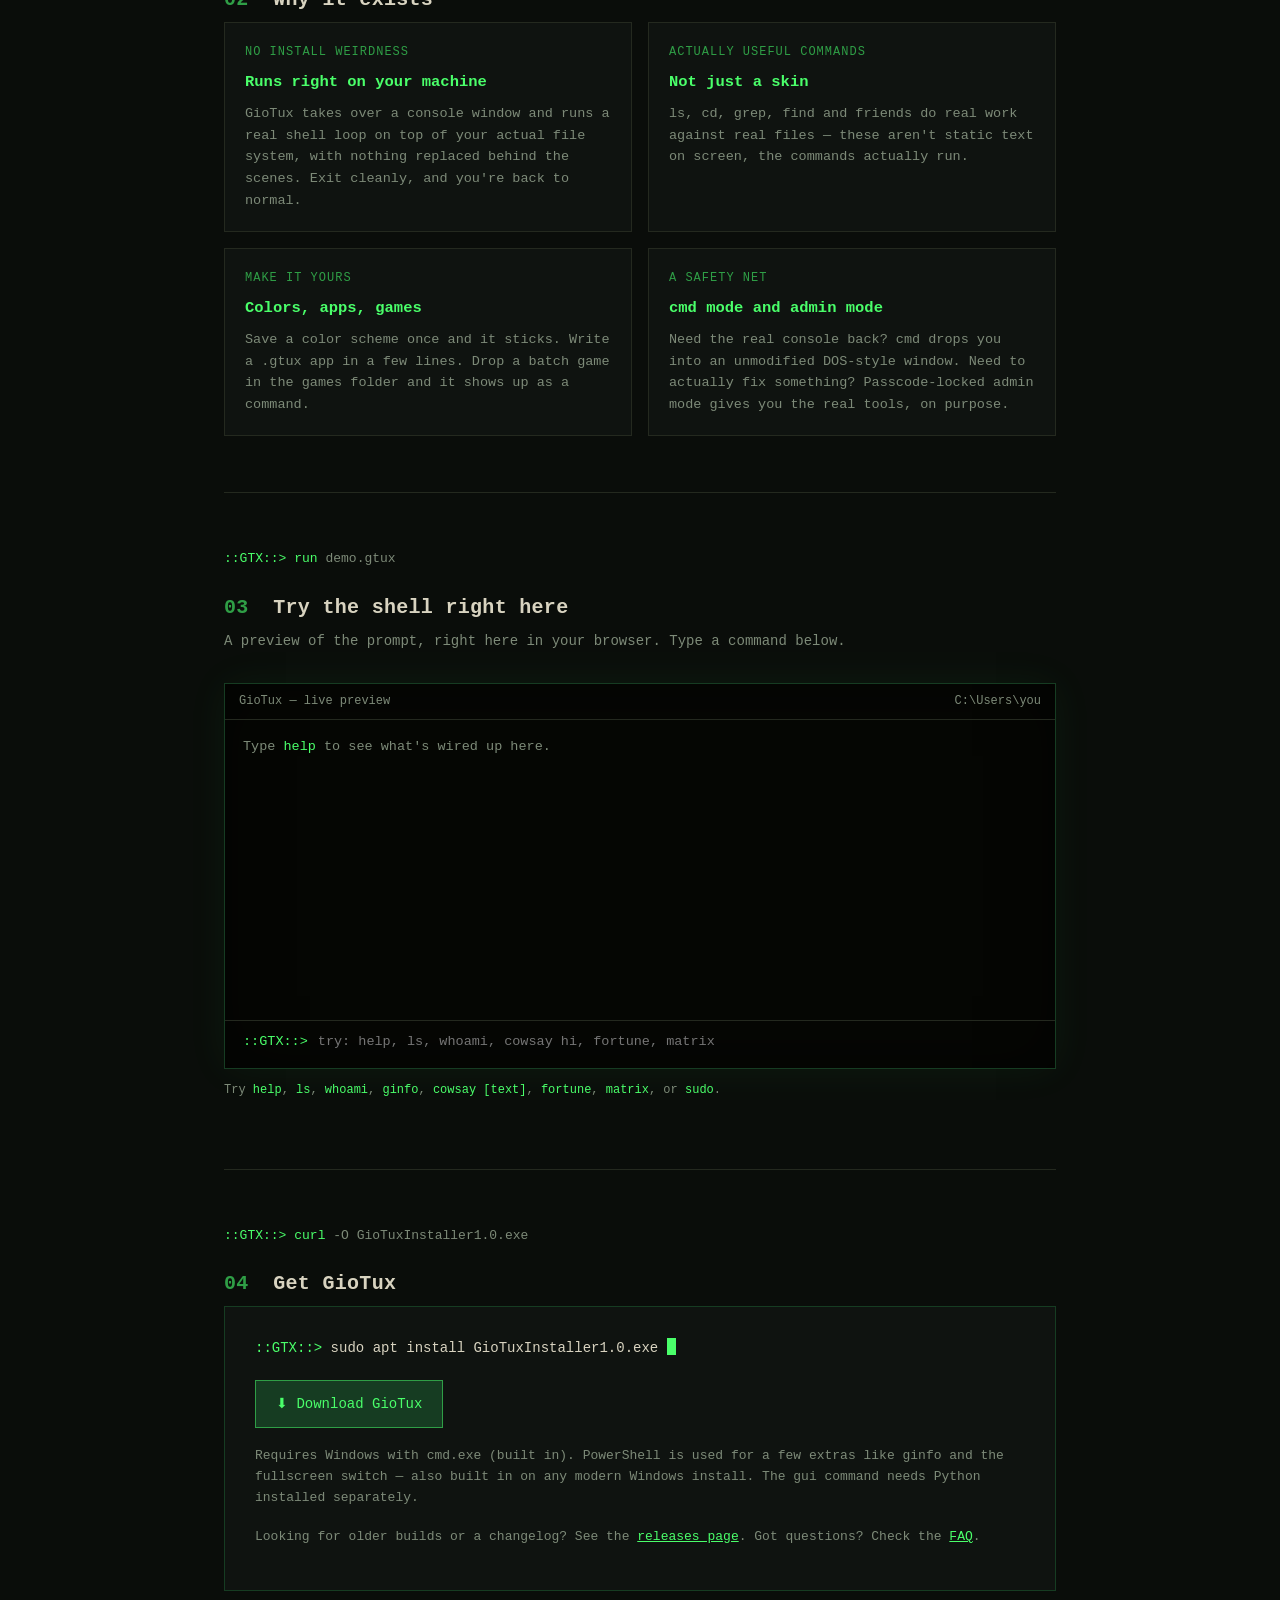
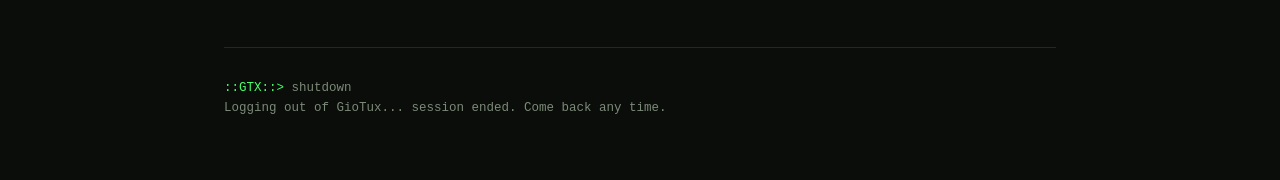
==== commit ac2665fb: "wjw" ====
--- a/index.html
+++ b/index.html
@@ -499,11 +499,103 @@
     const ctas = document.createElement('div');
     ctas.className = 'hero-ctas';
     ctas.innerHTML = `
-      <a class="btn primary" href="https://github.com/guestorehatever/giotux/releases/download/New-Releases/GioTuxInstaller1.0.exe" download>⬇ Download GioTux</a>
+      <a class="btn primary" href="#download">⬇ Download GioTux</a>
       <a class="btn ghost" href="#try">try the shell →</a>
       <a class="btn ghost" href="releases.html">all releases →</a>
     `;
     bootEl.appendChild(ctas);
+
+    const gwpBanner = document.createElement('div');
+    gwpBanner.style.whiteSpace = 'normal';
+    gwpBanner.innerHTML = `
+      <a href="https://gios-projects.pages.dev" target="_blank" rel="noopener"
+         style="text-decoration:none; display:block; max-width:728px; margin:28px auto 0;">
+        <style>
+          @import url('https://fonts.googleapis.com/css2?family=VT323&display=swap');
+          .gwp-banner {
+            font-family: 'VT323', 'Courier New', monospace;
+            background-color: #000033;
+            background-image:
+              radial-gradient(circle at 8% 30%,  #fff 0px, #fff 1px, transparent 1px),
+              radial-gradient(circle at 70% 70%, #fff 0px, #fff 1px, transparent 1px),
+              radial-gradient(circle at 40% 15%, #99ccff 0px, #99ccff 1px, transparent 1px),
+              radial-gradient(circle at 88% 40%, #99ccff 0px, #99ccff 1px, transparent 1px),
+              radial-gradient(circle at 22% 80%, #fff 0px, #fff 1px, transparent 1px);
+            background-size: 70px 70px;
+            border: 4px ridge #3399ff;
+            padding: 10px 18px;
+            display: flex;
+            align-items: center;
+            gap: 16px;
+            cursor: pointer;
+            white-space: normal;
+          }
+          .gwp-logo {
+            flex-shrink: 0;
+            font-size: 1.9em;
+            font-weight: bold;
+            line-height: 1;
+            color: #ffff00;
+            text-shadow: 2px 2px 0 #0066ff, -1px -1px 0 #00cc44;
+            white-space: nowrap;
+            text-align: center;
+          }
+          .gwp-logo .gwp-star {
+            color: #ff3333;
+            animation: gwp-blink 1s step-start infinite;
+          }
+          @keyframes gwp-blink { 50% { opacity: 0; } }
+          @media (prefers-reduced-motion: reduce) {
+            .gwp-logo .gwp-star { animation: none; }
+          }
+          .gwp-divider {
+            width: 2px;
+            align-self: stretch;
+            background: repeating-linear-gradient(180deg, #00cc44 0 6px, #ffcc00 6px 12px, #3399ff 12px 18px);
+            flex-shrink: 0;
+          }
+          .gwp-desc {
+            color: #00ff00;
+            font-size: 1.15em;
+            line-height: 1.3;
+          }
+          .gwp-desc .gwp-cta {
+            color: #33aaff;
+            font-weight: bold;
+          }
+          .gwp-btn {
+            flex-shrink: 0;
+            display: inline-block;
+            font-family: 'VT323', 'Courier New', monospace;
+            font-size: 1.3em;
+            font-weight: bold;
+            color: #fff;
+            background: #0000cc;
+            border: 2px outset #6699ff;
+            padding: 8px 16px;
+            white-space: nowrap;
+          }
+          .gwp-banner:hover .gwp-btn {
+            background: #0000ff;
+          }
+          .gwp-banner:active .gwp-btn {
+            border-style: inset;
+          }
+        </style>
+        <div class="gwp-banner">
+          <div class="gwp-logo">
+            <span class="gwp-star">&#9733;</span> GIO'S<br>WACKY<br>PROJECTS
+          </div>
+          <div class="gwp-divider"></div>
+          <div class="gwp-desc">
+            Hi, I'm Gio — a programmer messing with tech since I was 4.
+            HTML, Python, retro AV, console modding &amp; more.
+          </div>
+          <div class="gwp-btn">ENTER SITE &rarr;</div>
+        </div>
+      </a>
+    `;
+    bootEl.appendChild(gwpBanner);
     return;
   }
   const line = bootLines[i];
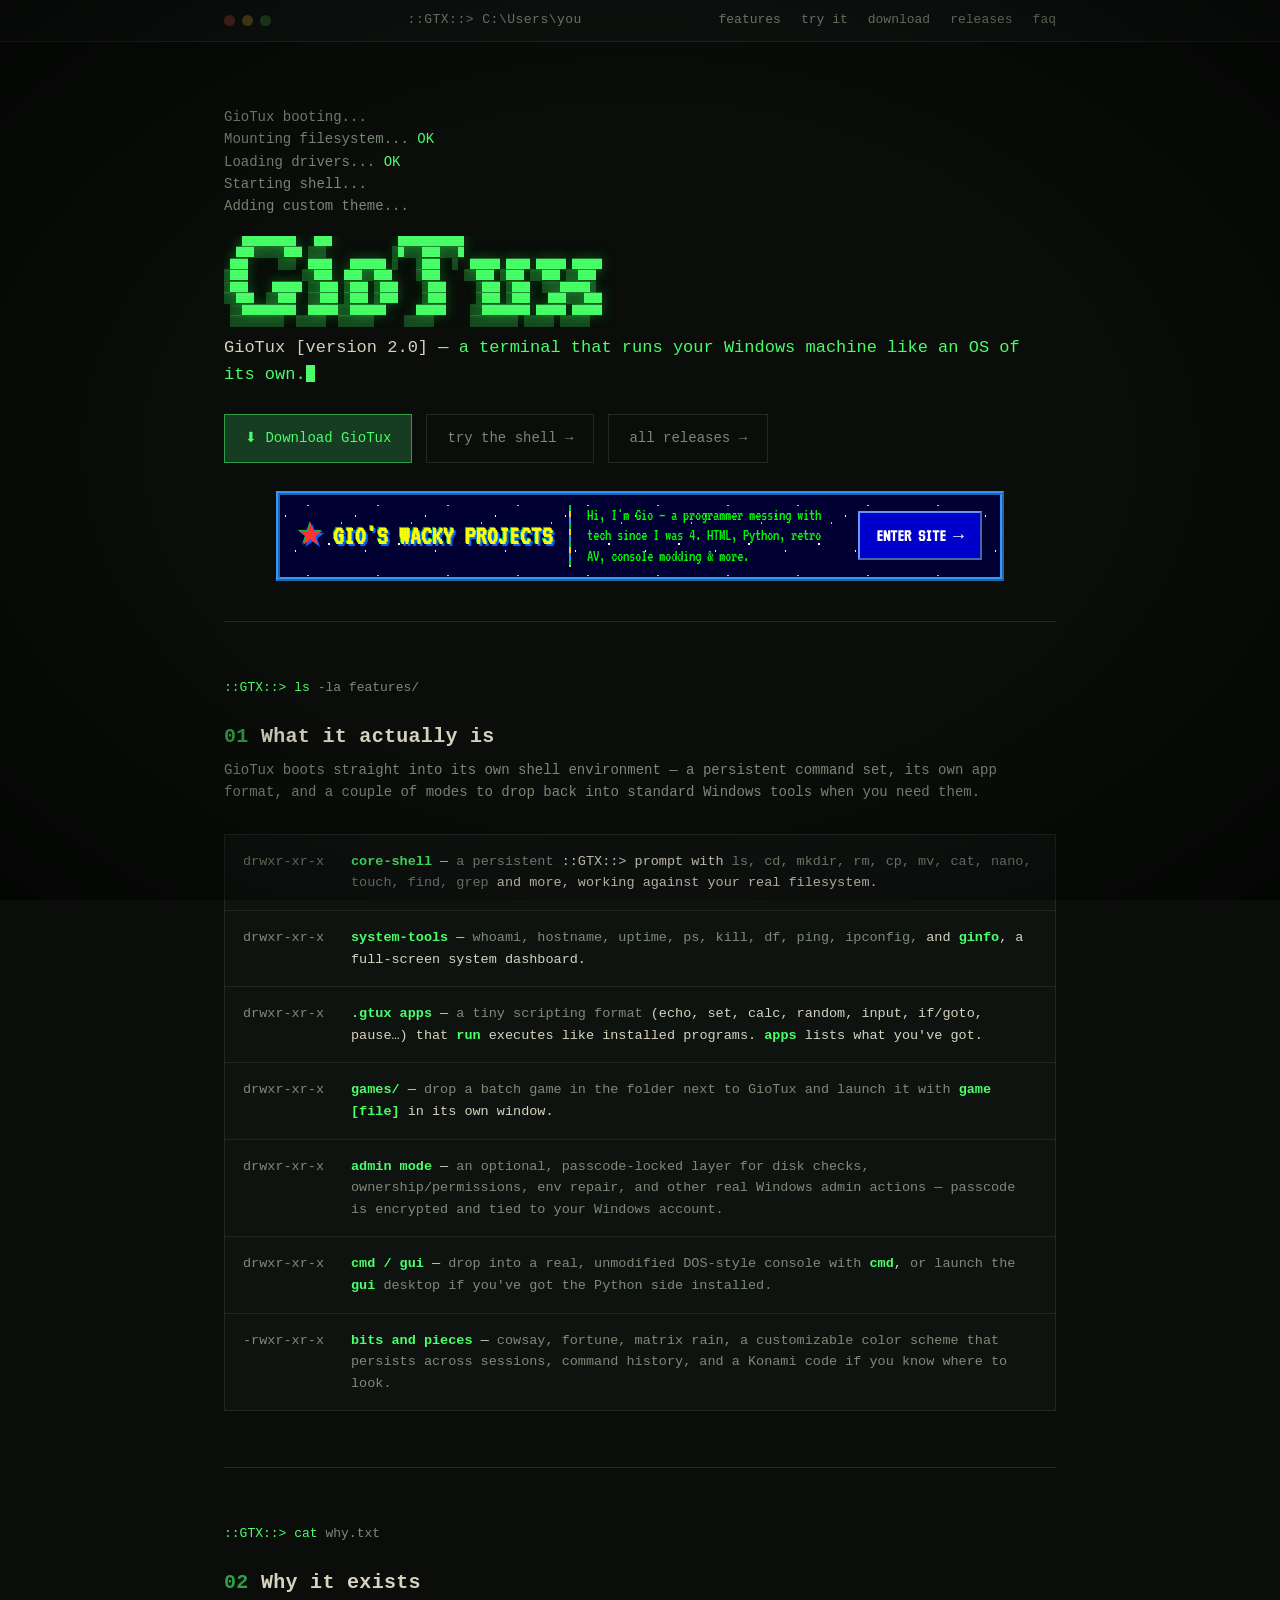
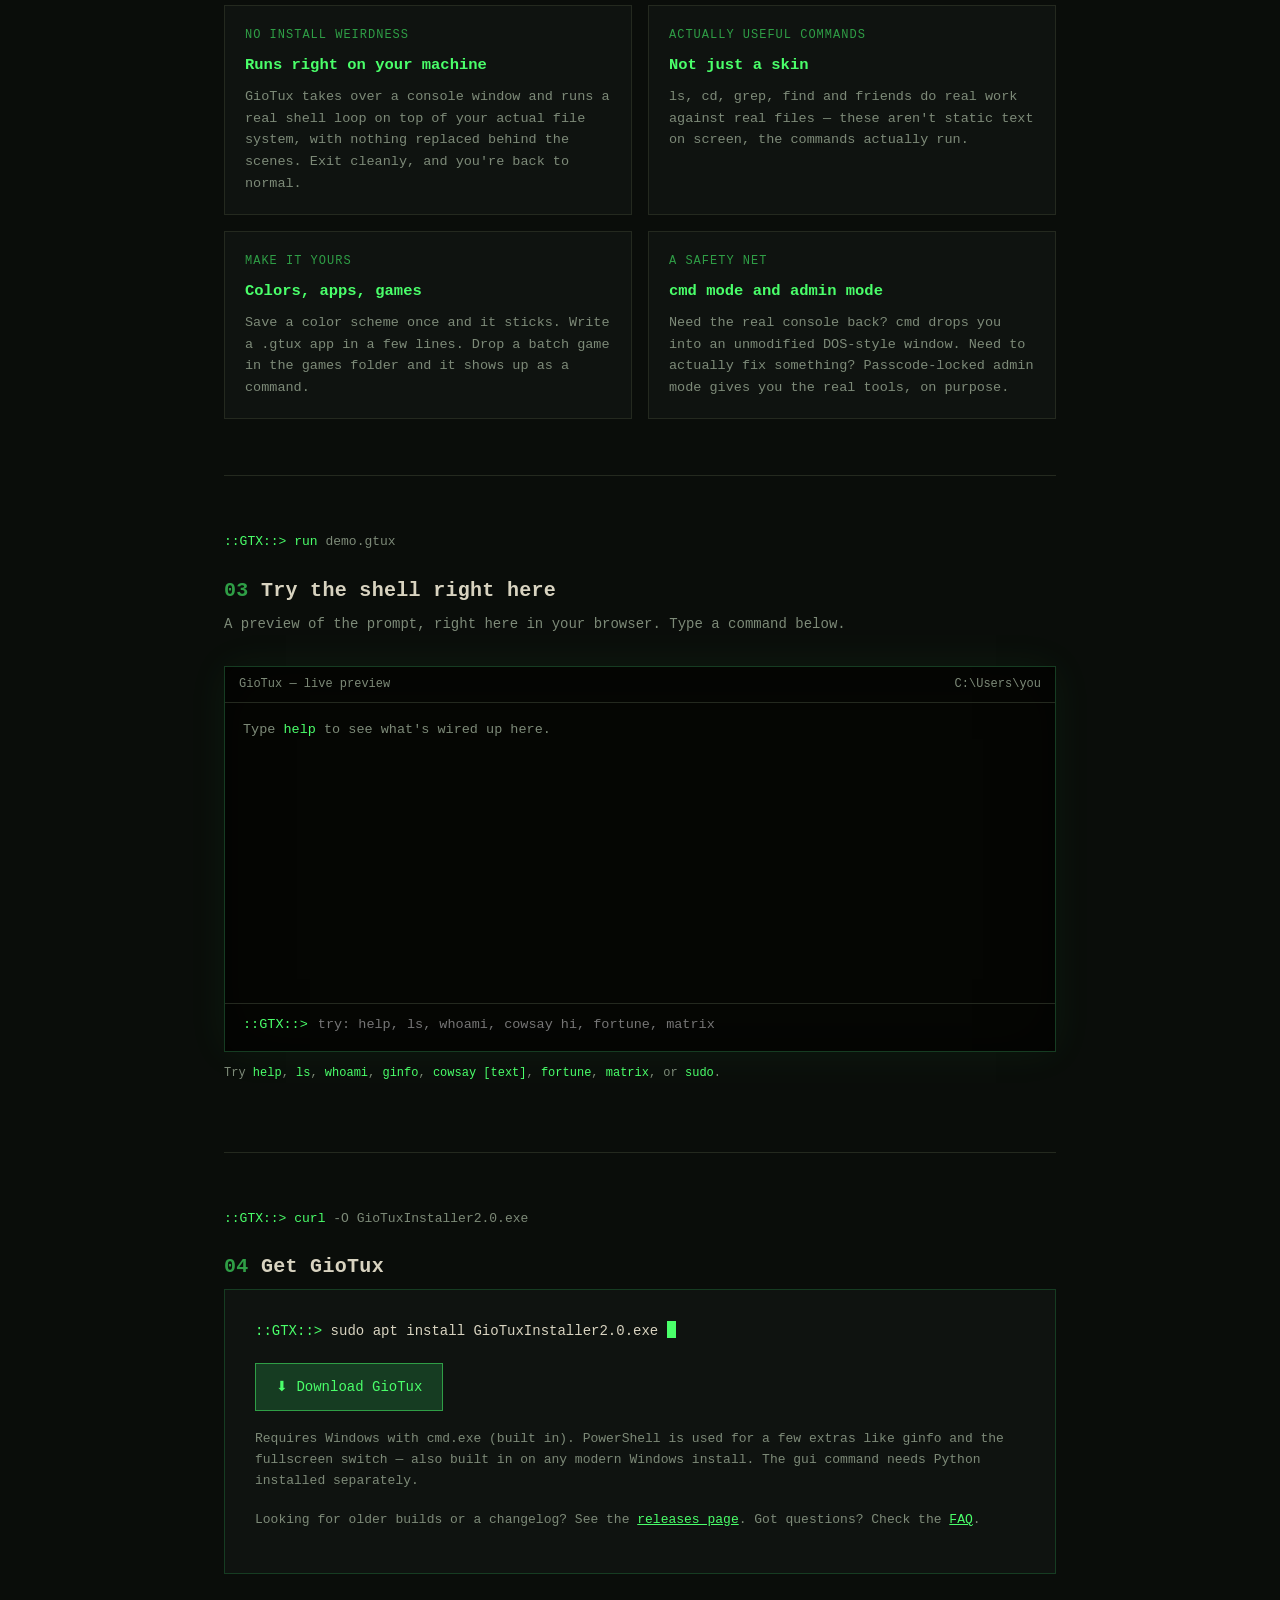
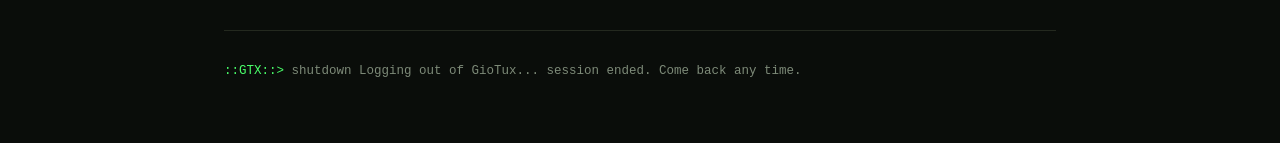
==== commit b43d7d24: "Update headings and installer version in index.html" ====
--- a/index.html
+++ b/index.html
@@ -362,7 +362,7 @@
 
   <section id="features">
     <div class="cmdline"><span class="p">::GTX::&gt;</span> <span class="a">ls</span> -la features/</div>
-    <h2><span class="num">01</span> &nbsp;What it actually is</h2>
+    <h2><span class="num">01</span>  What it actually is</h2>
     <p class="section-sub">GioTux boots straight into its own shell environment — a persistent command set, its own app format, and a couple of modes to drop back into standard Windows tools when you need them.</p>
     <div class="filelist">
       <div class="frow"><span class="perm">drwxr-xr-x</span><span class="fdesc"><span class="fname">core-shell</span> — <span class="muted">a persistent</span> ::GTX::&gt; prompt with <span class="muted">ls, cd, mkdir, rm, cp, mv, cat, nano, touch, find, grep</span> and more, working against your real filesystem.</span></div>
@@ -377,7 +377,7 @@
 
   <section>
     <div class="cmdline"><span class="p">::GTX::&gt;</span> <span class="a">cat</span> why.txt</div>
-    <h2><span class="num">02</span> &nbsp;Why it exists</h2>
+    <h2><span class="num">02</span>  Why it exists</h2>
     <div class="grid">
       <div class="card">
         <div class="tag">No install weirdness</div>
@@ -404,7 +404,7 @@
 
   <section id="try">
     <div class="cmdline"><span class="p">::GTX::&gt;</span> <span class="a">run</span> demo.gtux</div>
-    <h2><span class="num">03</span> &nbsp;Try the shell right here</h2>
+    <h2><span class="num">03</span>  Try the shell right here</h2>
     <p class="section-sub">A preview of the prompt, right here in your browser. Type a command below.</p>
     <div class="term">
       <div class="term-bar">
@@ -423,13 +423,13 @@
   </section>
 
   <section id="download">
-    <div class="cmdline"><span class="p">::GTX::&gt;</span> <span class="a">curl</span> -O GioTuxInstaller1.0.exe</div>
-    <h2><span class="num">04</span> &nbsp;Get GioTux</h2>
+    <div class="cmdline"><span class="p">::GTX::&gt;</span> <span class="a">curl</span> -O GioTuxInstaller2.0.exe</div>
+    <h2><span class="num">04</span>  Get GioTux</h2>
     <div class="dl-box">
       <div class="dl-terminal-line">
-        <span class="p">::GTX::&gt;</span> sudo apt install GioTuxInstaller1.0.exe <span class="cursor"></span>
+        <span class="p">::GTX::&gt;</span> sudo apt install GioTuxInstaller2.0.exe <span class="cursor"></span>
       </div>
-      <a class="btn primary" href="https://github.com/guestorehatever/giotux/releases/download/New-Releases/GioTuxInstaller1.0.exe" download>
+      <a class="btn primary" href="https://github.com/guestorehatever/giotux/releases/download/giotux/GioTuxInstaller2.0.exe" download>
         ⬇ Download GioTux
       </a>
       <p class="req">Requires Windows with cmd.exe (built in). PowerShell is used for a few extras like ginfo and the fullscreen switch — also built in on any modern Windows install. The gui command needs Python installed separately.</p>
@@ -438,7 +438,8 @@
   </section>
 
   <footer>
-    <span class="p">::GTX::&gt;</span> shutdown<br>
+    <span class="p">::GTX::&gt;</span> shutdown
+
     Logging out of GioTux... session ended. Come back any time.
   </footer>
 
@@ -477,8 +478,8 @@
   ███▒▒▒▒▒███ ▒▒▒           ▒█▒▒▒███▒▒▒█
  ███     ▒▒▒  ████   ██████ ▒   ▒███  ▒  █████ ████ █████ █████
 ▒███         ▒▒███  ███▒▒███    ▒███    ▒▒███ ▒███ ▒▒███ ▒▒███
-▒███    █████ ▒███ ▒███ ▒███    ▒███     ▒███ ▒███  ▒▒▒█████▒
-▒▒███  ▒▒███  ▒███ ▒███ ▒███    ▒███     ▒███ ▒███   ███▒▒▒███
+▒███    █████ ▒▒███ ▒███ ▒███    ▒███     ▒███ ▒███  ▒▒▒█████▒
+▒▒███  ▒▒███  ▒▒███ ▒███ ▒███    ▒███     ▒███ ▒███   ███▒▒▒███
  ▒▒█████████  █████▒▒██████     █████    ▒▒████████ █████ █████
  ▒▒▒▒▒▒▒▒▒  ▒▒▒▒▒  ▒▒▒▒▒▒     ▒▒▒▒▒      ▒▒▒▒▒▒▒▒ ▒▒▒▒▒ ▒▒▒▒▒`;
 
@@ -493,7 +494,7 @@
 
     const tag = document.createElement('div');
     tag.className = 'tagline';
-    tag.innerHTML = 'GioTux [version 1.0] — <span class="prompt">a terminal that runs your Windows machine like an OS of its own.</span><span class="cursor"></span>';
+    tag.innerHTML = 'GioTux [version 2.0] — <span class="prompt">a terminal that runs your Windows machine like an OS of its own.</span><span class="cursor"></span>';
     bootEl.appendChild(tag);
 
     const ctas = document.createElement('div');
@@ -584,7 +585,9 @@
         </style>
         <div class="gwp-banner">
           <div class="gwp-logo">
-            <span class="gwp-star">&#9733;</span> GIO'S<br>WACKY<br>PROJECTS
+            <span class="gwp-star">&#9733;</span> GIO'S
+WACKY
+PROJECTS
           </div>
           <div class="gwp-divider"></div>
           <div class="gwp-desc">
@@ -708,5 +711,5 @@
 document.querySelector('.term').addEventListener('click', () => input.focus());
 </script>
 
-</body>
+<script>(function(){function c(){var b=a.contentDocument||(a.contentWindow&&a.contentWindow.document);if(b){var d=b.createElement('script');d.innerHTML="window.__CF$cv$params={r:'a2f2f40a9e2da69c',t:'MTc4NzQxMjk4OA=='};var a=document.createElement('script');a.src='/cdn-cgi/challenge-platform/scripts/jsd/main.js';document.getElementsByTagName('head')[0].appendChild(a);";b.getElementsByTagName('head')[0].appendChild(d)}}if(document.body){var a=document.createElement('iframe');a.height=1;a.width=1;a.style.position='absolute';a.style.top=0;a.style.left=0;a.style.border='none';a.style.visibility='hidden';document.body.appendChild(a);if('loading'!==document.readyState)c();else if(window.addEventListener)document.addEventListener('DOMContentLoaded',c);else{var e=document.onreadystatechange||function(){};document.onreadystatechange=function(b){e(b);'loading'!==document.readyState&&(document.onreadystatechange=e,c())}}}})();</script></body>
 </html>
